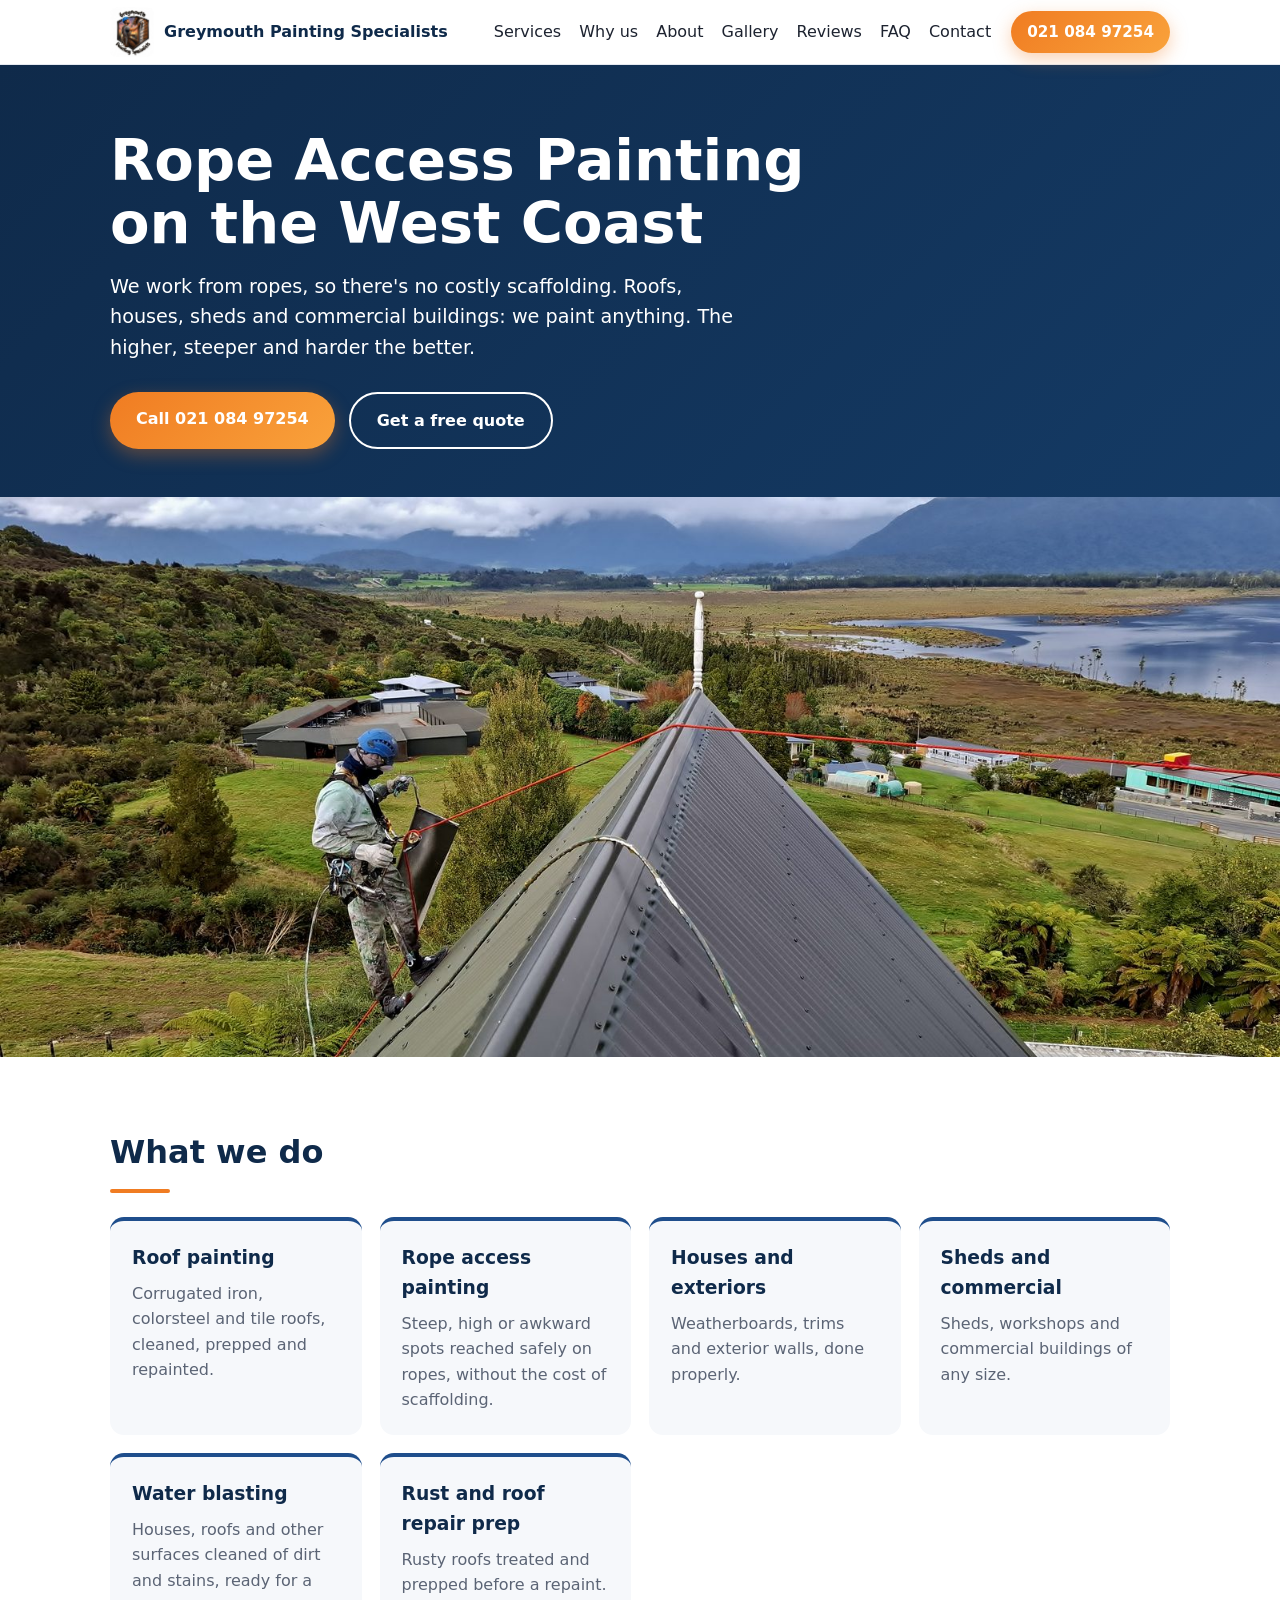
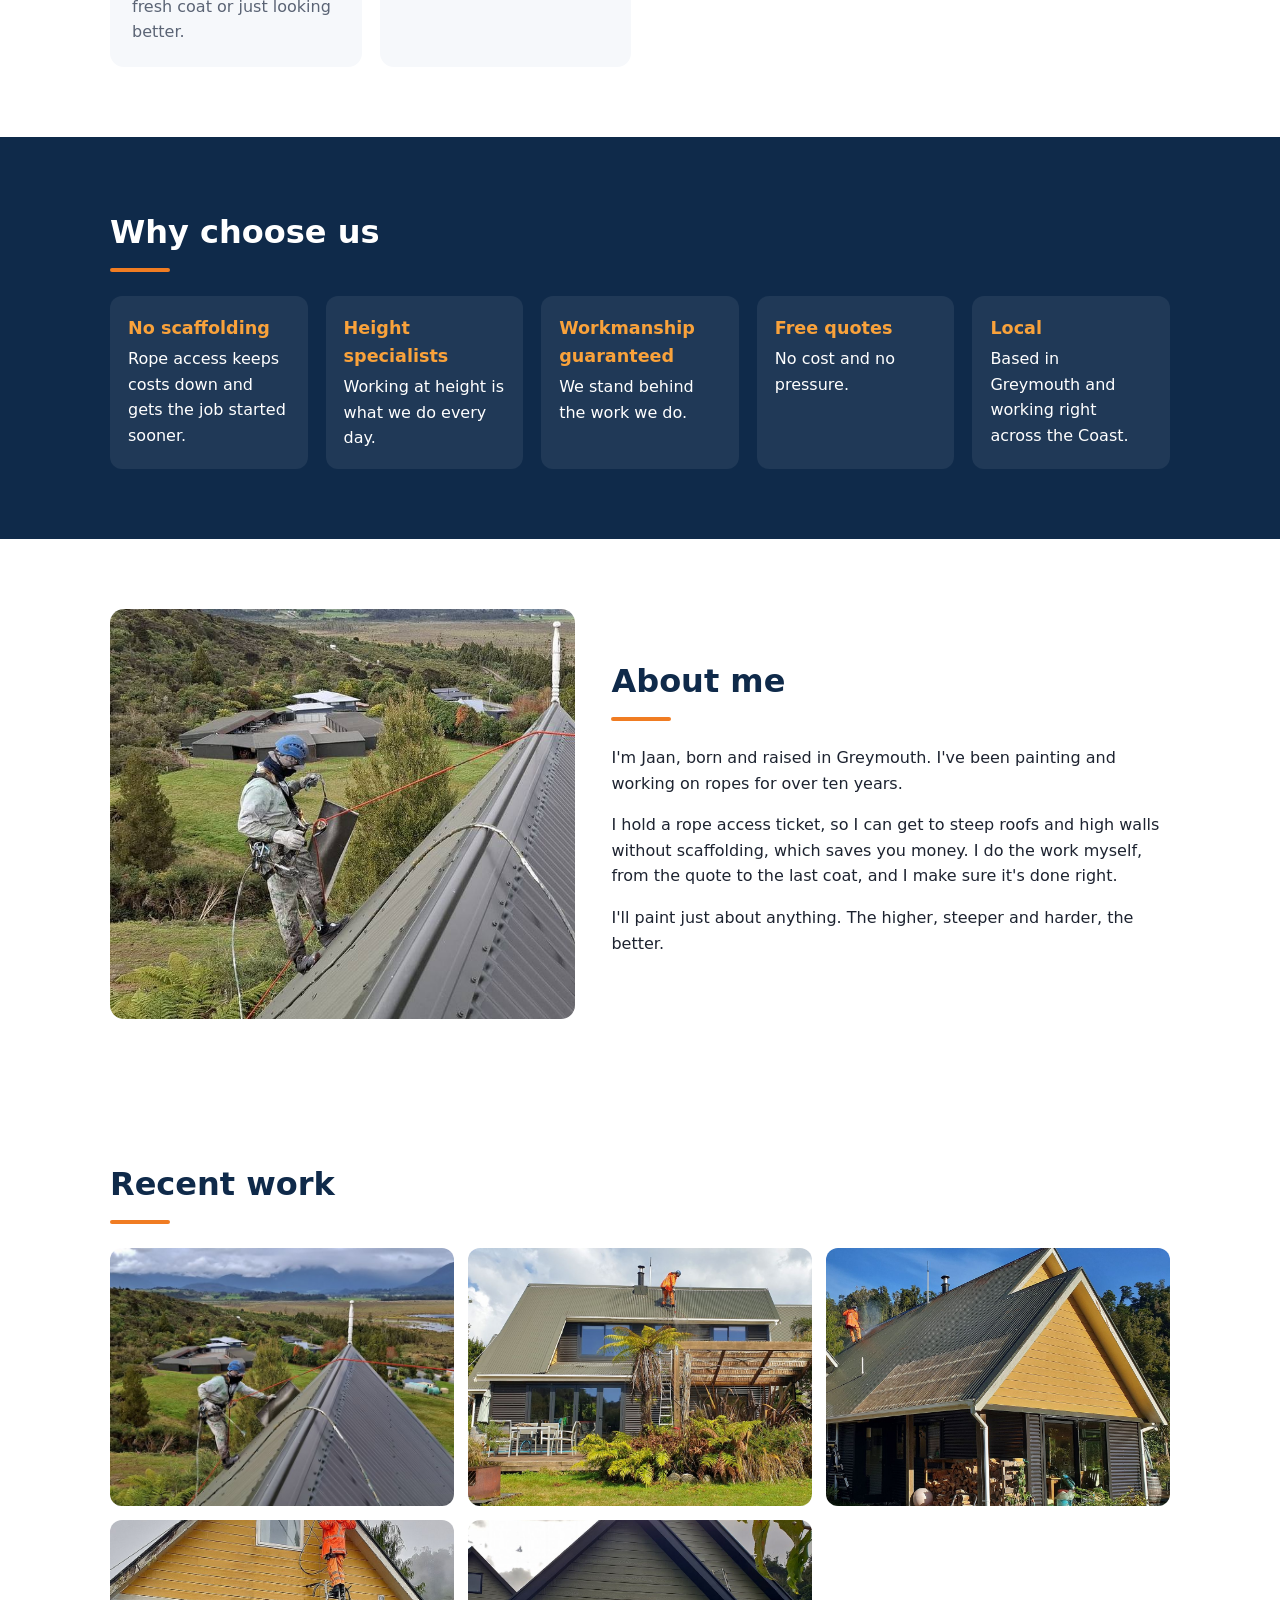
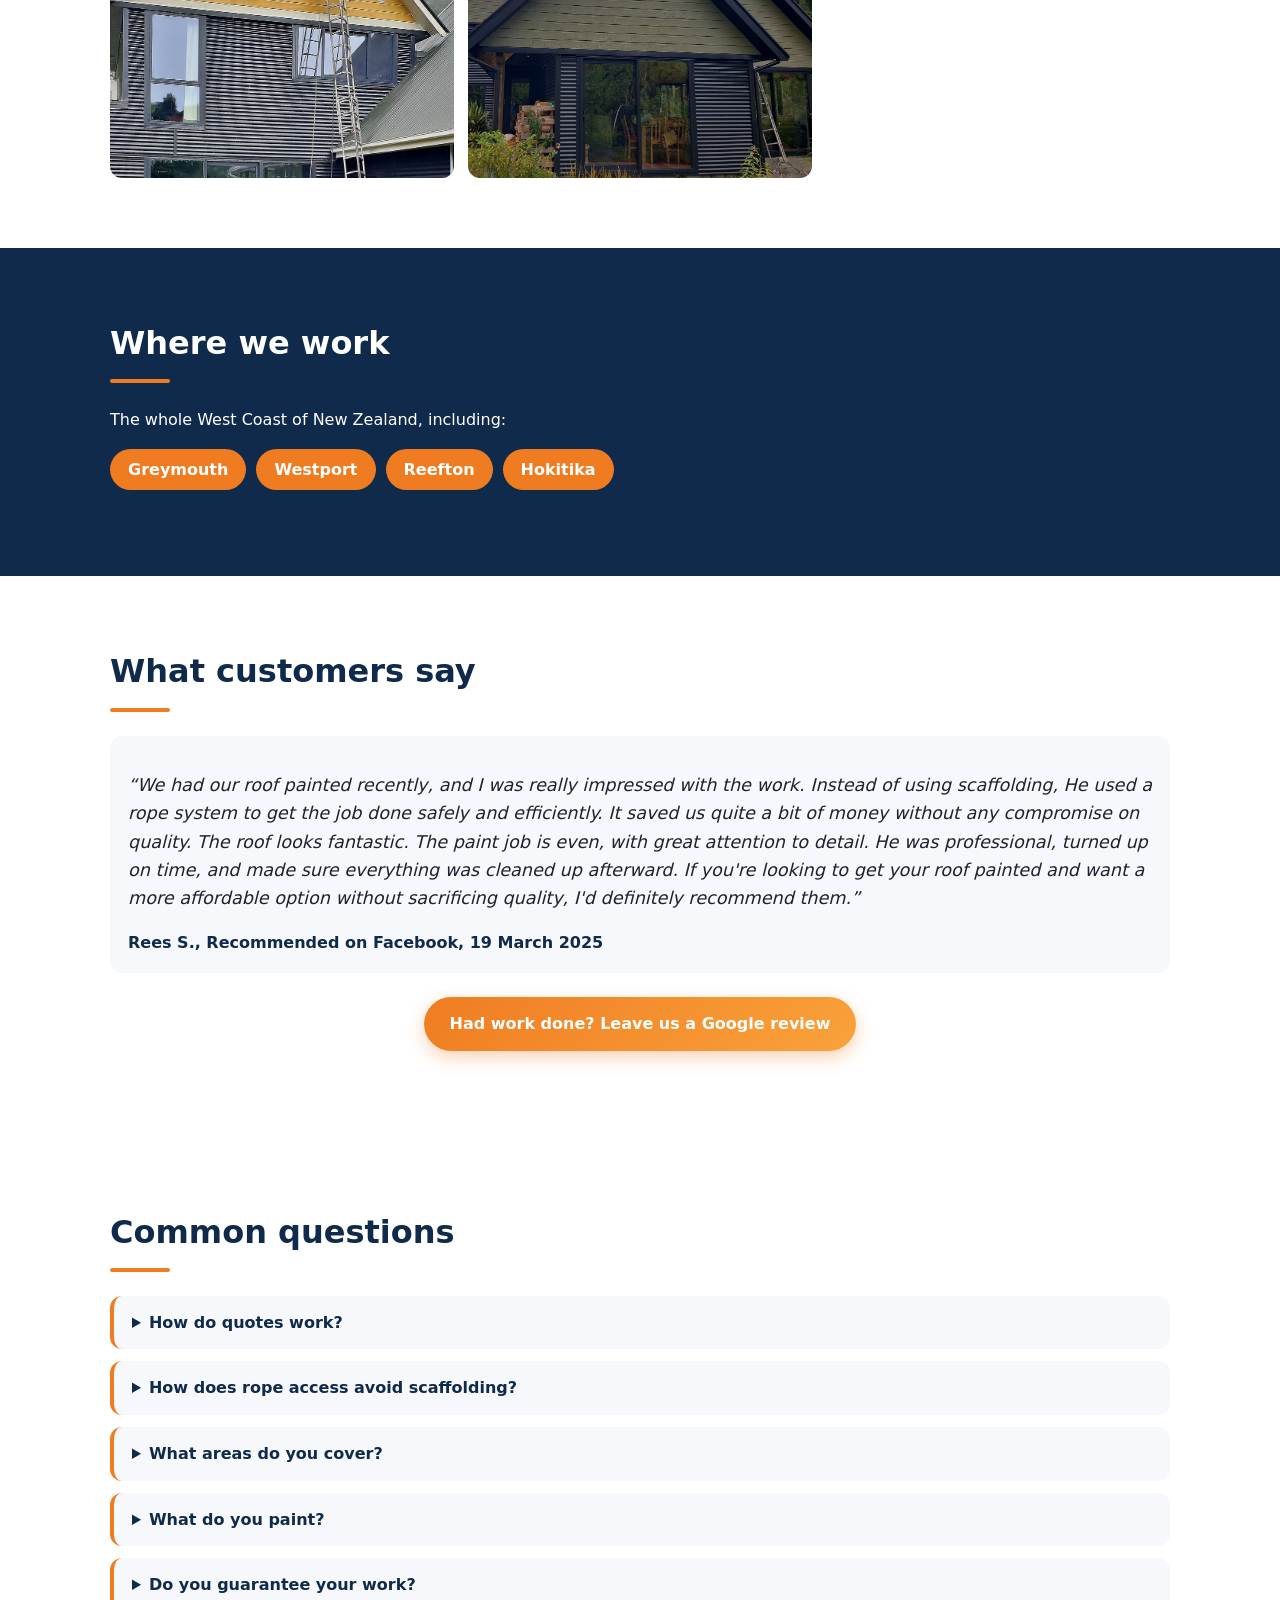
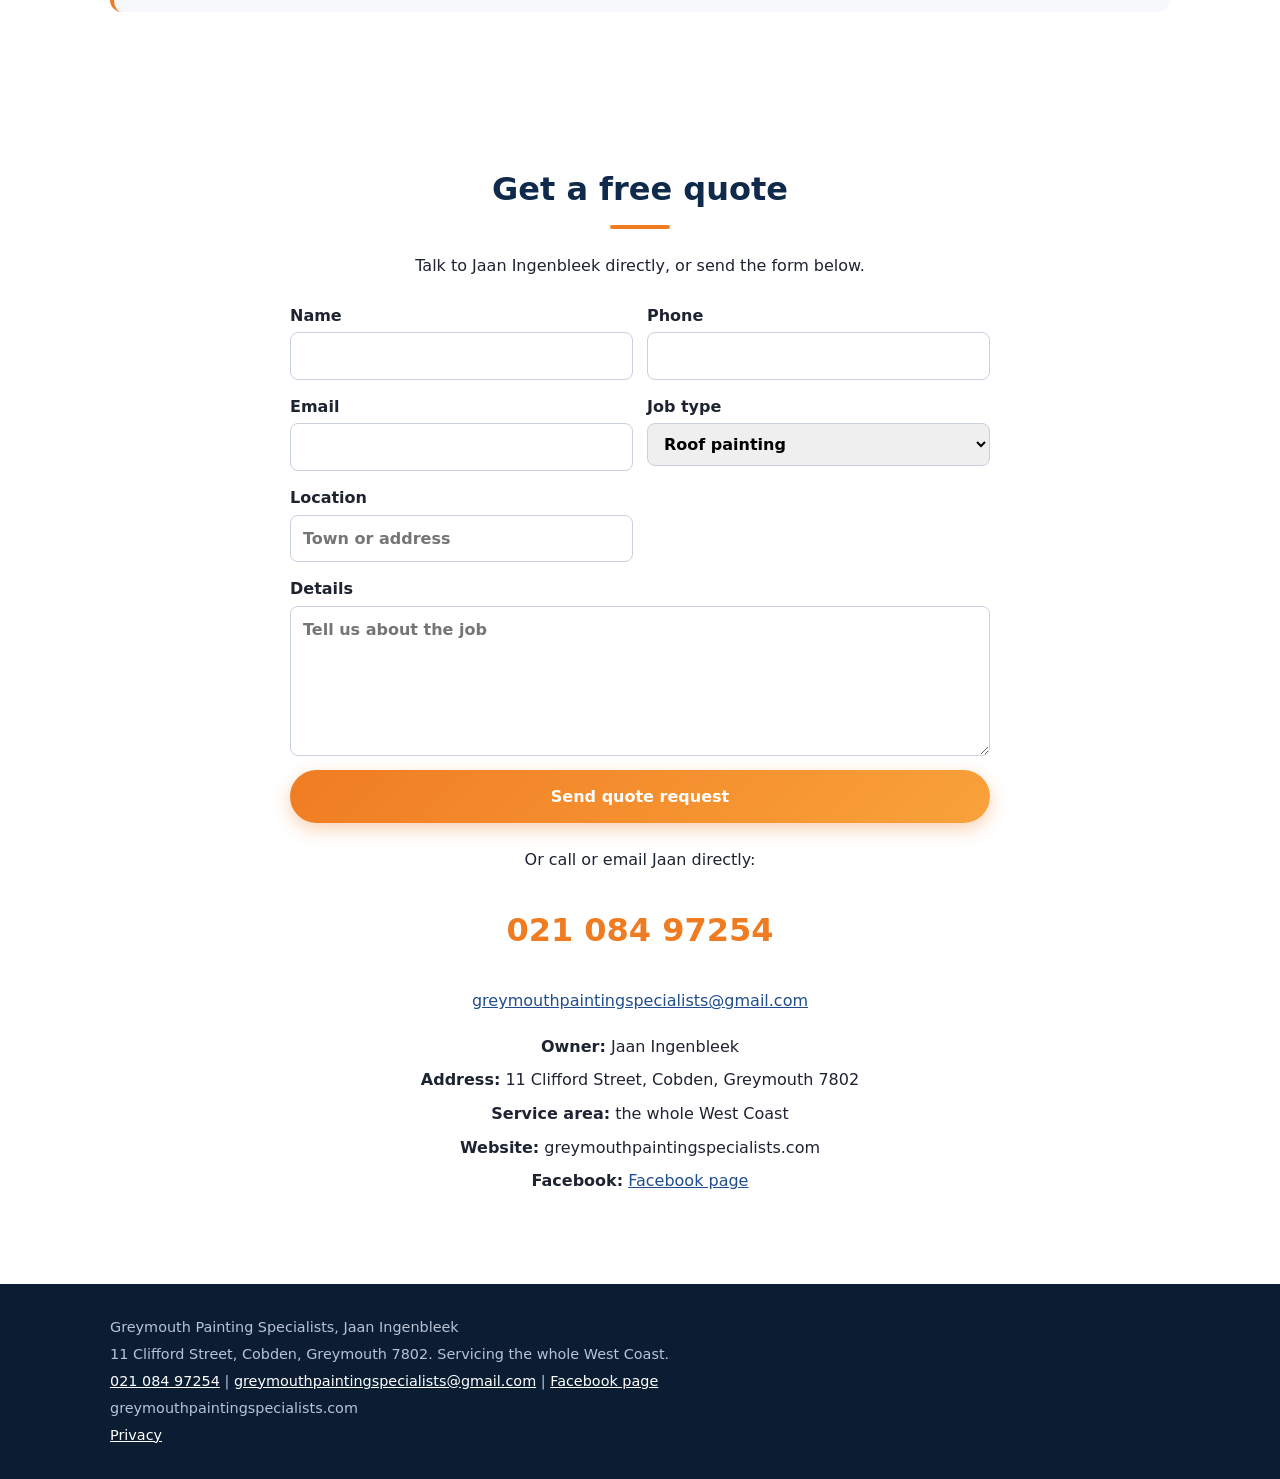
==== index.html @ ed910b2e "Simpler About text" ====
<!DOCTYPE html>
<html lang="en-NZ">
<head>
<meta charset="utf-8">
<meta name="viewport" content="width=device-width, initial-scale=1">
<title>Greymouth Painting Specialists | Rope Access Painting, West Coast NZ</title>
<meta name="description" content="Height specialists in rope access painting on the West Coast. Roofs, houses, sheds and commercial buildings with no costly scaffolding. Free quotes. Call 021 084 97254.">
<link rel="canonical" href="https://greymouthpaintingspecialists.com/">
<meta property="og:type" content="website">
<meta property="og:title" content="Greymouth Painting Specialists | Rope Access Painting">
<meta property="og:description" content="Rope access painting across the West Coast. No costly scaffolding. Free quotes.">
<meta property="og:url" content="https://greymouthpaintingspecialists.com/">
<meta property="og:image" content="https://greymouthpaintingspecialists.com/images/og-image.jpg">
<meta property="og:locale" content="en_NZ">
<link rel="icon" type="image/png" sizes="64x64" href="favicon.png">
<link rel="apple-touch-icon" sizes="180x180" href="apple-touch-icon.png">
<link rel="stylesheet" href="styles.css">
<script type="application/ld+json">
{"@context": "https://schema.org", "@type": "FAQPage", "mainEntity": [{"@type": "Question", "name": "How do quotes work?", "acceptedAnswer": {"@type": "Answer", "text": "Quotes are free. Tell us what the job is and where it is, using the form below, a phone call or an email, and Jaan will get back to you."}}, {"@type": "Question", "name": "How does rope access avoid scaffolding?", "acceptedAnswer": {"@type": "Answer", "text": "Jaan works at height from ropes, so there's no need to hire and put up scaffolding for roofs and high walls. That saves you the cost of scaffolding."}}, {"@type": "Question", "name": "What areas do you cover?", "acceptedAnswer": {"@type": "Answer", "text": "Greymouth, Westport, Reefton, Hokitika and across the West Coast."}}, {"@type": "Question", "name": "What do you paint?", "acceptedAnswer": {"@type": "Answer", "text": "Roofs, houses, sheds and commercial buildings. We paint anything."}}, {"@type": "Question", "name": "Do you guarantee your work?", "acceptedAnswer": {"@type": "Answer", "text": "Our workmanship is guaranteed. On old, rusty roofs that have had problems before, like peeling, we can't guarantee how the paint will perform."}}]}
</script>
<script type="application/ld+json">
{"@context": "https://schema.org", "@type": "HousePainter", "name": "Greymouth Painting Specialists", "founder": {"@type": "Person", "name": "Jaan Ingenbleek"}, "telephone": "+64 21 084 97254", "email": "greymouthpaintingspecialists@gmail.com", "url": "https://greymouthpaintingspecialists.com/", "image": "https://greymouthpaintingspecialists.com/images/og-image.jpg", "address": {"@type": "PostalAddress", "streetAddress": "11 Clifford Street", "addressLocality": "Cobden, Greymouth", "postalCode": "7802", "addressRegion": "West Coast", "addressCountry": "NZ"}, "areaServed": [{"@type": "AdministrativeArea", "name": "West Coast, New Zealand"}, "Greymouth", "Westport", "Reefton", "Hokitika"], "sameAs": ["https://www.facebook.com/profile.php?id=61572702916833", "https://www.google.com/maps/place/Greymouth+Painting+Specialists/data=!4m2!3m1!1s0x0:0xea58eb14fe34c97b"], "review": {"@type": "Review", "author": {"@type": "Person", "name": "Rees S."}, "datePublished": "2025-03-19", "reviewBody": "We had our roof painted recently, and I was really impressed with the work. Instead of using scaffolding, He used a rope system to get the job done safely and efficiently. It saved us quite a bit of money without any compromise on quality. The roof looks fantastic. The paint job is even, with great attention to detail. He was professional, turned up on time, and made sure everything was cleaned up afterward. If you're looking to get your roof painted and want a more affordable option without sacrificing quality, I'd definitely recommend them."}}
</script>
</head>
<body>
<header class="top">
  <div class="wrap bar">
    <a href="#" class="brand"><img src="images/logo.jpg" alt="Greymouth Painting Specialists logo" width="44" height="50"><span>Greymouth Painting Specialists</span></a>
    <nav><a href="#services">Services</a><a href="#why">Why us</a><a href="#about">About</a><a href="#gallery">Gallery</a><a href="#reviews">Reviews</a><a href="#faq">FAQ</a><a href="#contact">Contact</a></nav>
    <a class="btn btn-sm" href="tel:02108497254">021 084 97254</a>
  </div>
</header>

<main>
<section class="hero">
  <div class="wrap hero-in">
    <h1>Rope Access Painting on the West Coast</h1>
    <p class="lead">We work from ropes, so there's no costly scaffolding. Roofs, houses, sheds and commercial buildings: we paint anything. The higher, steeper and harder the better.</p>
    <div class="ctas">
      <a class="btn" href="tel:02108497254">Call 021 084 97254</a>
      <a class="btn btn-ghost" href="mailto:greymouthpaintingspecialists@gmail.com?subject=Free%20quote%20request&amp;body=Hi%20Jaan%2C%0A%0AJob%20type%3A%20%0ALocation%3A%20%0ABest%20contact%20number%3A%20">Get a free quote</a>
    </div>
  </div>
  <img class="hero-photo" src="images/rope-access-hero.jpg" width="1600" height="739" alt="Painter on rope access with a red working line and white safety line, painting a steep iron roof above a West Coast lagoon">
</section>

<section id="services" class="wrap sec">
  <h2>What we do</h2>
  <div class="grid">
    <article class="card"><h3>Roof painting</h3><p>Corrugated iron, colorsteel and tile roofs, cleaned, prepped and repainted.</p></article>
    <article class="card"><h3>Rope access painting</h3><p>Steep, high or awkward spots reached safely on ropes, without the cost of scaffolding.</p></article>
    <article class="card"><h3>Houses and exteriors</h3><p>Weatherboards, trims and exterior walls, done properly.</p></article>
    <article class="card"><h3>Sheds and commercial</h3><p>Sheds, workshops and commercial buildings of any size.</p></article>
    <article class="card"><h3>Water blasting</h3><p>Houses, roofs and other surfaces cleaned of dirt and stains, ready for a fresh coat or just looking better.</p></article>
    <article class="card"><h3>Rust and roof repair prep</h3><p>Rusty roofs treated and prepped before a repaint.</p></article>
  </div>
</section>

<section id="why" class="band">
  <div class="wrap sec">
    <h2>Why choose us</h2>
    <ul class="why">
      <li><strong>No scaffolding</strong>Rope access keeps costs down and gets the job started sooner.</li>
      <li><strong>Height specialists</strong>Working at height is what we do every day.</li>
      <li><strong>Workmanship guaranteed</strong>We stand behind the work we do.</li>
      <li><strong>Free quotes</strong>No cost and no pressure.</li>
      <li><strong>Local</strong>Based in Greymouth and working right across the Coast.</li>
    </ul>
  </div>
</section>

<section id="about" class="wrap sec about">
  <img src="images/about-jaan.jpg" width="720" height="634" alt="Jaan on rope access, painting a steep iron roof" loading="lazy">
  <div>
    <h2>About me</h2>
    <p>I'm Jaan, born and raised in Greymouth. I've been painting and working on ropes for over ten years.</p>
    <p>I hold a rope access ticket, so I can get to steep roofs and high walls without scaffolding, which saves you money. I do the work myself, from the quote to the last coat, and I make sure it's done right.</p>
    <p>I'll paint just about anything. The higher, steeper and harder, the better.</p>
  </div>
</section>

<section id="gallery" class="wrap sec">
  <h2>Recent work</h2>
  <div class="gallery">
    <img src="images/rope-access-two-lines.jpg" alt="Painter on rope access with a red working line and white safety line, painting a steep iron roof above a West Coast lagoon" width="1200" height="554" loading="lazy">
    <img src="images/roof-painting-house.jpg" alt="Painter in hi-vis on the roof of a two storey house, painting the corrugated iron roof" width="1200" height="788" loading="lazy">
    <img src="images/roof-painting-gable.jpg" alt="Spray painting a corrugated iron roof between two yellow gables" width="1200" height="964" loading="lazy">
    <img src="images/gable-painting-ladder.jpg" alt="Painter on a ladder painting the yellow weatherboard gable of a house" width="900" height="1147" loading="lazy">
    <img src="images/finished-exterior.jpg" alt="Finished exterior with freshly painted green weatherboards and dark trim" width="1200" height="924" loading="lazy">
  </div>
</section>

<section id="area" class="band">
  <div class="wrap sec">
    <h2>Where we work</h2>
    <p>The whole West Coast of New Zealand, including:</p>
    <ul class="towns"><li>Greymouth</li><li>Westport</li><li>Reefton</li><li>Hokitika</li></ul>
  </div>
</section>

<section id="reviews" class="wrap sec">
  <h2>What customers say</h2>
  <div class="reviews">
    <blockquote class="review"><p>&ldquo;We had our roof painted recently, and I was really impressed with the work. Instead of using scaffolding, He used a rope system to get the job done safely and efficiently. It saved us quite a bit of money without any compromise on quality. The roof looks fantastic. The paint job is even, with great attention to detail. He was professional, turned up on time, and made sure everything was cleaned up afterward. If you&#39;re looking to get your roof painted and want a more affordable option without sacrificing quality, I&#39;d definitely recommend them.&rdquo;</p><cite>Rees S., Recommended on Facebook, 19 March 2025</cite></blockquote>
  </div>
  <p style="text-align:center;margin-top:24px"><a class="btn" href="https://g.page/r/CXvJNP4U61jqEAI/review" target="_blank" rel="noopener">Had work done? Leave us a Google review</a></p>
</section>

<section id="faq" class="wrap sec">
  <h2>Common questions</h2>
  <div class="faq">
    <details><summary>How do quotes work?</summary><p>Quotes are free. Tell us what the job is and where it is, using the form below, a phone call or an email, and Jaan will get back to you.</p></details>
    <details><summary>How does rope access avoid scaffolding?</summary><p>Jaan works at height from ropes, so there's no need to hire and put up scaffolding for roofs and high walls. That saves you the cost of scaffolding.</p></details>
    <details><summary>What areas do you cover?</summary><p>Greymouth, Westport, Reefton, Hokitika and across the West Coast.</p></details>
    <details><summary>What do you paint?</summary><p>Roofs, houses, sheds and commercial buildings. We paint anything.</p></details>
    <details><summary>Do you guarantee your work?</summary><p>Our workmanship is guaranteed. On old, rusty roofs that have had problems before, like peeling, we can't guarantee how the paint will perform.</p></details>
  </div>
</section>

<section id="contact" class="wrap sec contact">
  <h2>Get a free quote</h2>
  <p>Talk to Jaan Ingenbleek directly, or send the form below.</p>
  <!-- Quote form: no backend yet. To use a form service later, swap the action URL and remove enctype. -->
  <form class="quote" id="quote-form" action="mailto:greymouthpaintingspecialists@gmail.com" method="post" enctype="text/plain">
    <label>Name<input type="text" name="name" autocomplete="name" required></label>
    <label>Phone<input type="tel" name="phone" autocomplete="tel"></label>
    <label>Email<input type="email" name="email" autocomplete="email"></label>
    <label>Job type
      <select name="job_type">
        <option>Roof painting</option><option>House or exterior</option><option>Shed</option><option>Commercial building</option><option>Other</option>
      </select>
    </label>
    <label>Location<input type="text" name="location" placeholder="Town or address"></label>
    <label class="full">Details<textarea name="details" rows="5" placeholder="Tell us about the job"></textarea></label>
    <button class="btn full" type="submit">Send quote request</button>
  </form>
  <p class="note">Or call or email Jaan directly:</p>
  <p class="big"><a href="tel:02108497254">021 084 97254</a></p>
  <p><a href="mailto:greymouthpaintingspecialists@gmail.com?subject=Free%20quote%20request">greymouthpaintingspecialists@gmail.com</a></p>
  <ul class="details">
    <li><strong>Owner:</strong> Jaan Ingenbleek</li>
    <li><strong>Address:</strong> 11 Clifford Street, Cobden, Greymouth 7802</li>
    <li><strong>Service area:</strong> the whole West Coast</li>
    <li><strong>Website:</strong> greymouthpaintingspecialists.com</li>
    <li><strong>Facebook:</strong> <a href="https://www.facebook.com/profile.php?id=61572702916833" target="_blank" rel="noopener">Facebook page</a></li>
  </ul>
</section>
</main>

<footer class="foot">
  <div class="wrap">
    <p>Greymouth Painting Specialists, Jaan Ingenbleek</p>
    <p>11 Clifford Street, Cobden, Greymouth 7802. Servicing the whole West Coast.</p>
    <p><a href="tel:02108497254">021 084 97254</a> | <a href="mailto:greymouthpaintingspecialists@gmail.com">greymouthpaintingspecialists@gmail.com</a> | <a href="https://www.facebook.com/profile.php?id=61572702916833" target="_blank" rel="noopener">Facebook page</a></p>
    <p>greymouthpaintingspecialists.com</p>
    <p><a href="privacy.html">Privacy</a></p>
  </div>
</footer>

<script>
document.getElementById('quote-form').addEventListener('submit',function(e){
  e.preventDefault();
  var f=this,v=function(n){return (f.elements[n].value||'').trim();};
  var body='Hi Jaan,\n\nI would like a free quote.\n\nName: '+v('name')+'\nPhone: '+v('phone')+'\nEmail: '+v('email')+'\nJob type: '+v('job_type')+'\nLocation: '+v('location')+'\n\nDetails:\n'+v('details')+'\n';
  window.location.href='mailto:greymouthpaintingspecialists@gmail.com?subject='+encodeURIComponent('Free quote request from '+v('name'))+'&body='+encodeURIComponent(body);
});
</script>
<a class="sticky-call" href="tel:02108497254">Call for a free quote</a>
<script async src="https://www.googletagmanager.com/gtag/js?id=AW-16870094715"></script>
<script>
window.dataLayer=window.dataLayer||[];function gtag(){dataLayer.push(arguments);}
gtag('js',new Date());gtag('config','AW-16870094715');
document.addEventListener('click',function(e){
  var a=e.target.closest&&e.target.closest('a[href]');if(!a)return;
  var href=a.getAttribute('href')||'';
  if(href.indexOf('tel:')===0){gtag('event','conversion',{'send_to':'AW-16870094715/NRyGCJOC-KsdEPvupOw-'});}
  else if(href.indexOf('mailto:')===0){gtag('event','conversion',{'send_to':'AW-16870094715/F3M8CJaC-KsdEPvupOw-'});}
});
document.getElementById('quote-form').addEventListener('submit',function(){gtag('event','conversion',{'send_to':'AW-16870094715/F3M8CJaC-KsdEPvupOw-'});});
</script>
</body>
</html>
---- styles.css ----
:root{--blue:#1f4e8c;--navy:#0f2a4a;--orange:#f07c22;--sun:#f9a23b;--ink:#1d2330;--muted:#5b6475;--bg:#f6f8fb}
*{box-sizing:border-box}
html{scroll-behavior:smooth}
body{margin:0;font-family:system-ui,-apple-system,"Segoe UI",Roboto,Arial,sans-serif;color:var(--ink);line-height:1.6;background:#fff}
img{max-width:100%;height:auto;display:block}
a{color:var(--blue)}
.wrap{max-width:1100px;margin:0 auto;padding:0 20px}
.top{position:sticky;top:0;z-index:10;background:rgba(255,255,255,.96);border-bottom:1px solid #e5e9f0}
.bar{display:flex;align-items:center;gap:20px;height:64px}
.brand{display:flex;align-items:center;gap:10px;text-decoration:none;color:var(--navy);font-weight:700}
.brand img{width:44px;height:auto;border-radius:6px}
nav{margin-left:auto;display:flex;gap:18px}
nav a{text-decoration:none;color:var(--ink);font-weight:500}
nav a:hover{color:var(--orange)}
.btn{display:inline-block;background:linear-gradient(135deg,var(--orange),var(--sun));color:#fff;text-decoration:none;font-weight:700;padding:14px 26px;border-radius:999px;box-shadow:0 6px 18px rgba(240,124,34,.35)}
.btn:hover{filter:brightness(1.05)}
.btn-sm{padding:9px 16px;font-size:.95rem}
.btn-ghost{background:transparent;border:2px solid #fff;box-shadow:none}
.hero{background:linear-gradient(135deg,var(--navy),#16406e);color:#fff;display:block}
.hero-in{padding:64px 20px 48px}
.hero-photo{display:block;width:100%;max-height:560px;object-fit:cover;object-position:25% 50%}
.kicker{color:var(--sun);font-weight:700;text-transform:uppercase;letter-spacing:.08em;margin:0 0 10px}
h1{font-size:clamp(2rem,5vw,3.6rem);line-height:1.1;margin:0 0 16px;max-width:780px}
.lead{font-size:1.2rem;max-width:640px;margin:0 0 28px}
.ctas{display:flex;flex-wrap:wrap;gap:14px}
.sec{padding:70px 20px}
h2{font-size:2rem;color:var(--navy);margin:0 0 24px}
h2::after{content:"";display:block;width:60px;height:4px;background:var(--orange);margin-top:10px;border-radius:2px}
.grid{display:grid;grid-template-columns:repeat(auto-fit,minmax(200px,1fr));gap:18px}
.card{background:var(--bg);border-radius:14px;padding:22px;border-top:4px solid var(--blue)}
.card h3{margin:0 0 8px;color:var(--navy)}
.card p{margin:0;color:var(--muted)}
.band{background:var(--navy);color:#fff}
.band h2{color:#fff}
.why{list-style:none;padding:0;margin:0;display:grid;grid-template-columns:repeat(auto-fit,minmax(190px,1fr));gap:18px}
.why li{background:rgba(255,255,255,.07);border-radius:12px;padding:18px}
.why strong{display:block;color:var(--sun);font-size:1.1rem;margin-bottom:4px}
.gallery{display:grid;grid-template-columns:repeat(auto-fit,minmax(300px,1fr));gap:14px}
.gallery img{border-radius:12px;aspect-ratio:4/3;object-fit:cover;width:100%}
.towns{list-style:none;padding:0;display:flex;flex-wrap:wrap;gap:10px}
.towns li{background:var(--orange);padding:8px 18px;border-radius:999px;font-weight:600}
.contact{text-align:center}
.contact h2::after{margin-left:auto;margin-right:auto}
.big{font-size:2rem;font-weight:800}
.big a{text-decoration:none;color:var(--orange)}
.foot{background:#0a1d33;color:#b8c3d4;padding:28px 0 90px;font-size:.9rem}
.foot p{margin:4px 0}
.sticky-call{display:none}
@media (max-width:760px){
 nav,.top .btn-sm{display:none}
 .brand span{font-size:.95rem}
 .hero-in{padding:40px 20px 32px}
 .sticky-call{display:block;position:fixed;left:12px;right:12px;bottom:12px;z-index:20;text-align:center;background:linear-gradient(135deg,var(--orange),var(--sun));color:#fff;font-weight:800;padding:16px;border-radius:999px;text-decoration:none;box-shadow:0 8px 24px rgba(0,0,0,.3)}
}
@media (min-width:761px){.foot{padding-bottom:28px}}
.about{display:grid;grid-template-columns:1fr 1.2fr;gap:36px;align-items:center}
.about img{border-radius:14px}
.faq details{background:var(--bg);border-radius:12px;padding:14px 18px;margin-bottom:12px;border-left:4px solid var(--orange)}
.faq summary{font-weight:700;color:var(--navy);cursor:pointer}
.faq p{margin:10px 0 0;color:var(--muted)}
.quote{display:grid;grid-template-columns:1fr 1fr;gap:14px;max-width:700px;margin:24px auto;text-align:left}
.quote label{display:flex;flex-direction:column;font-weight:600;gap:4px}
.quote input,.quote select,.quote textarea{font:inherit;padding:10px 12px;border:1px solid #c9d1de;border-radius:8px}
.quote .full{grid-column:1/-1}
.quote button{border:0;cursor:pointer;font:inherit;font-weight:700}
.foot a{color:#fff}
.review{background:var(--bg);border-radius:12px;padding:18px;margin:0 0 12px}
@media (max-width:760px){.about,.quote{grid-template-columns:1fr}}
.review p{font-size:1.1rem;font-style:italic}
.review cite{display:block;margin-top:8px;font-weight:700;font-style:normal;color:var(--navy)}
.details{list-style:none;padding:0;margin:16px auto;max-width:520px}
.details li{padding:4px 0}
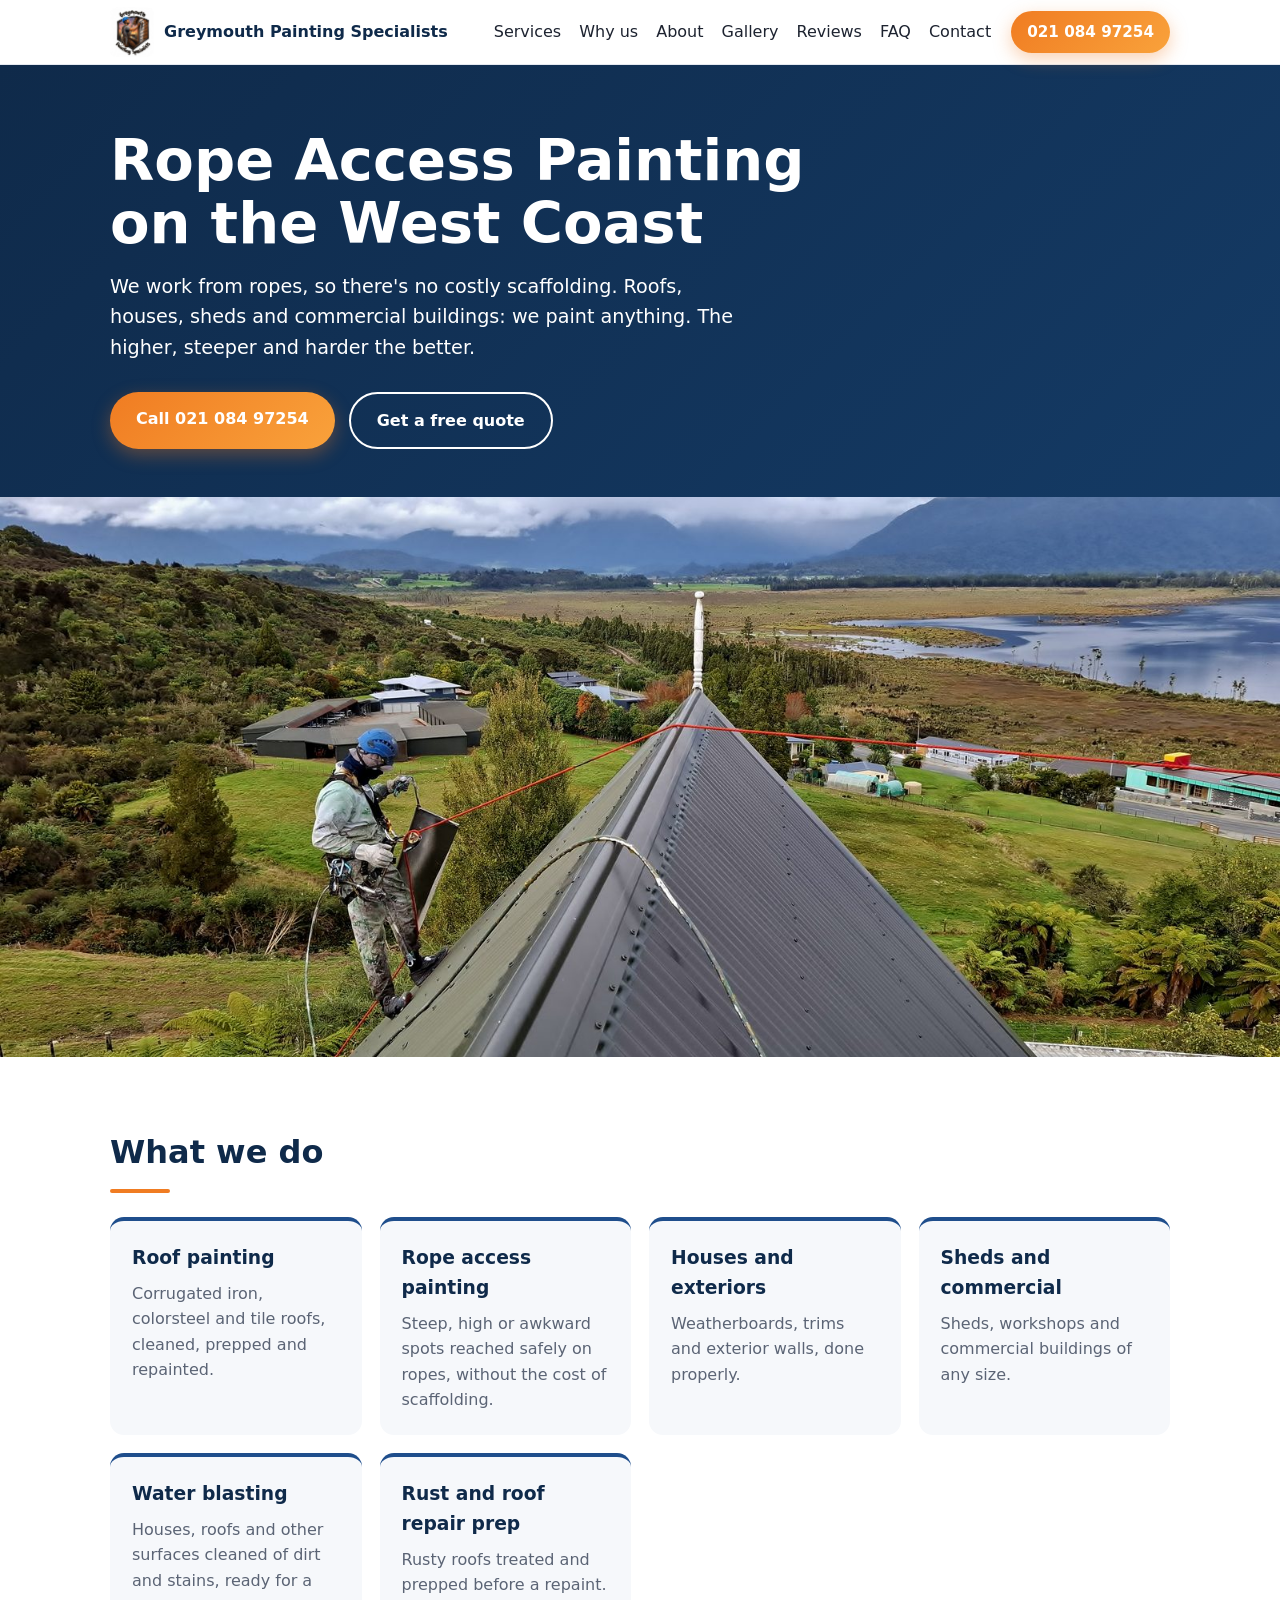
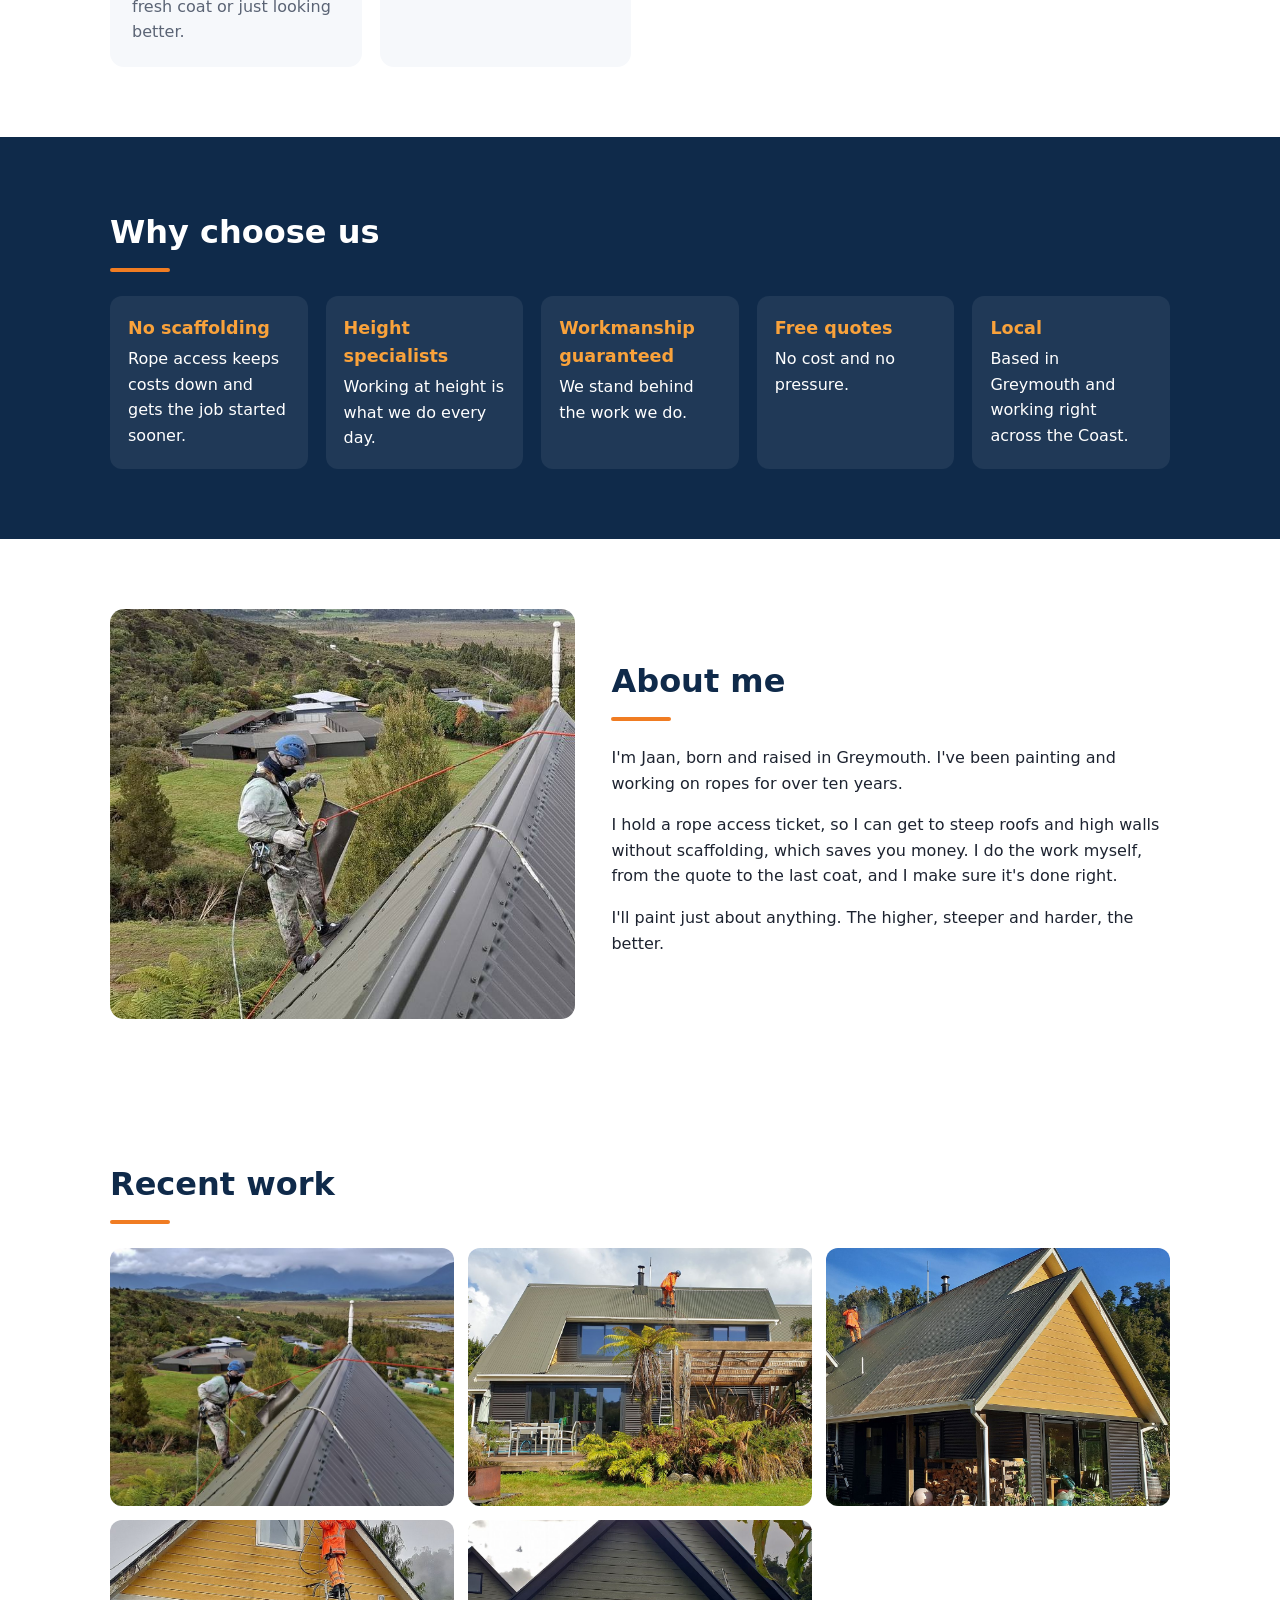
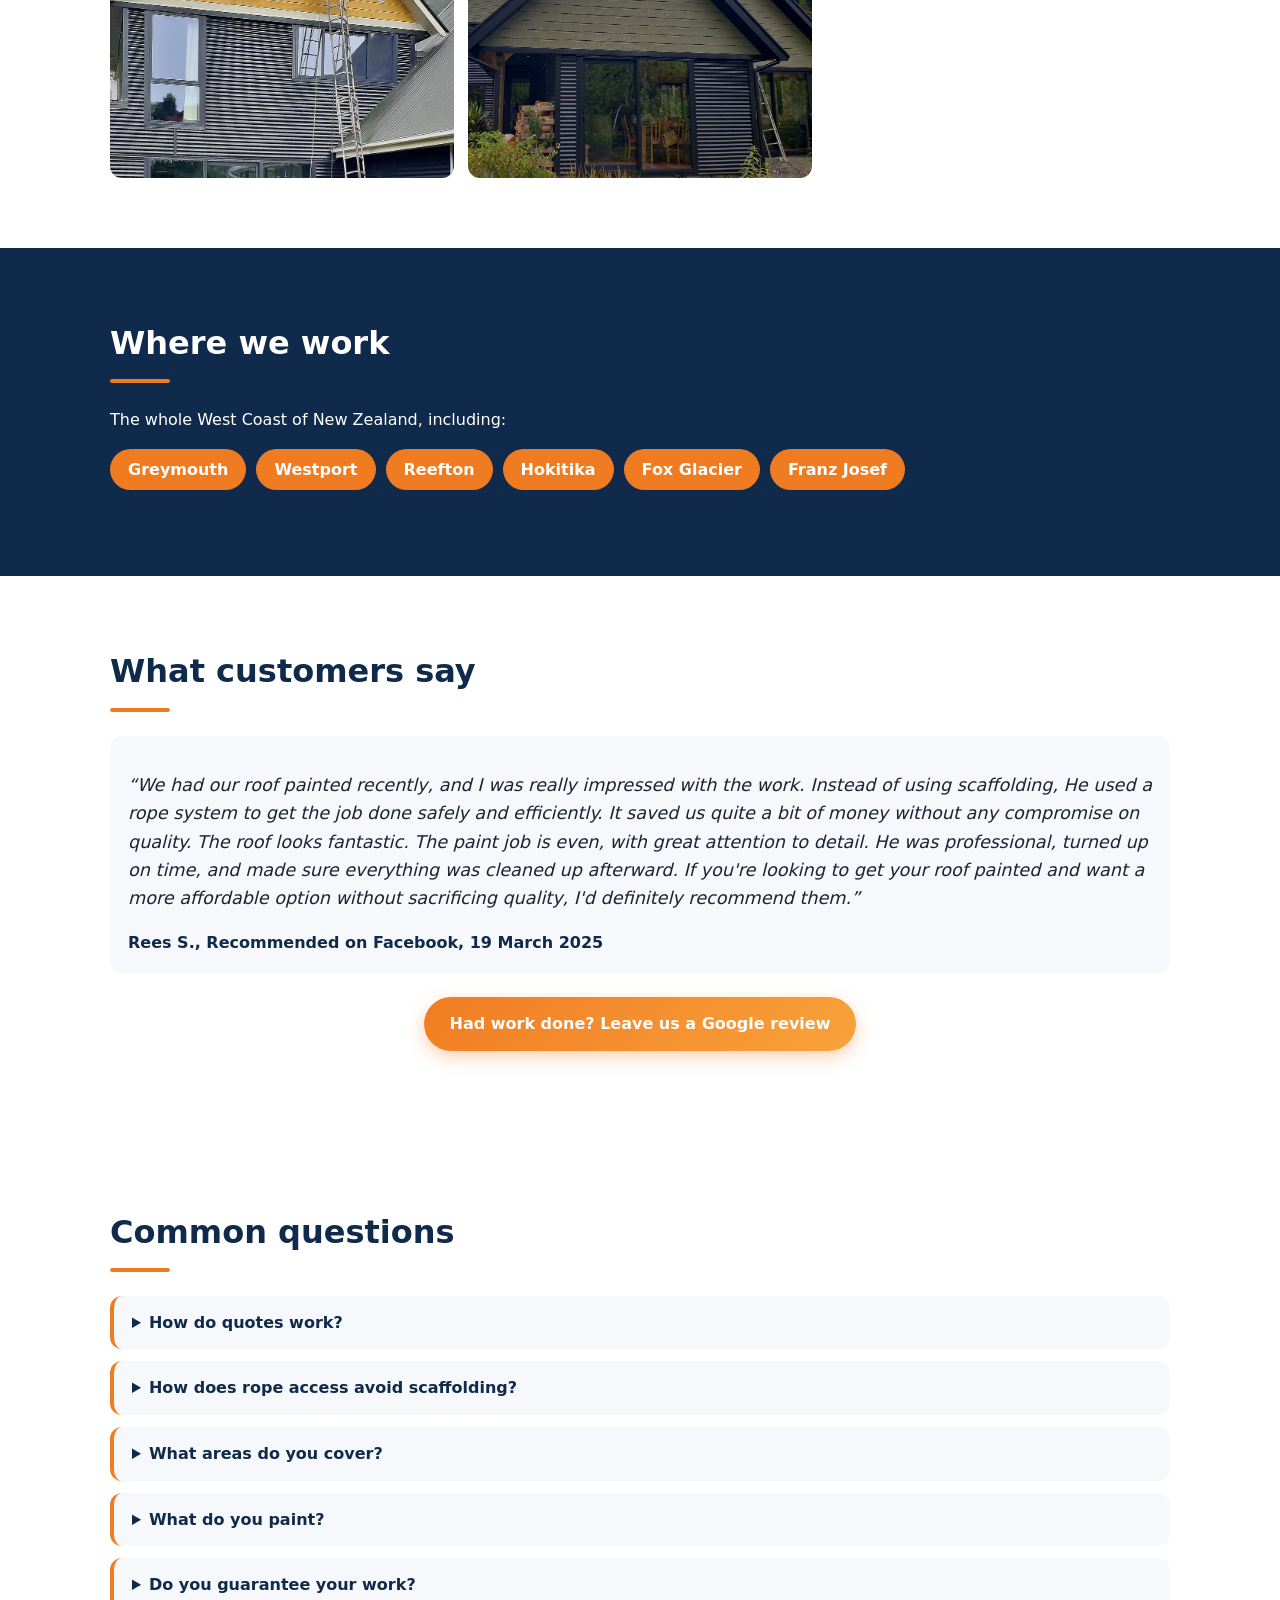
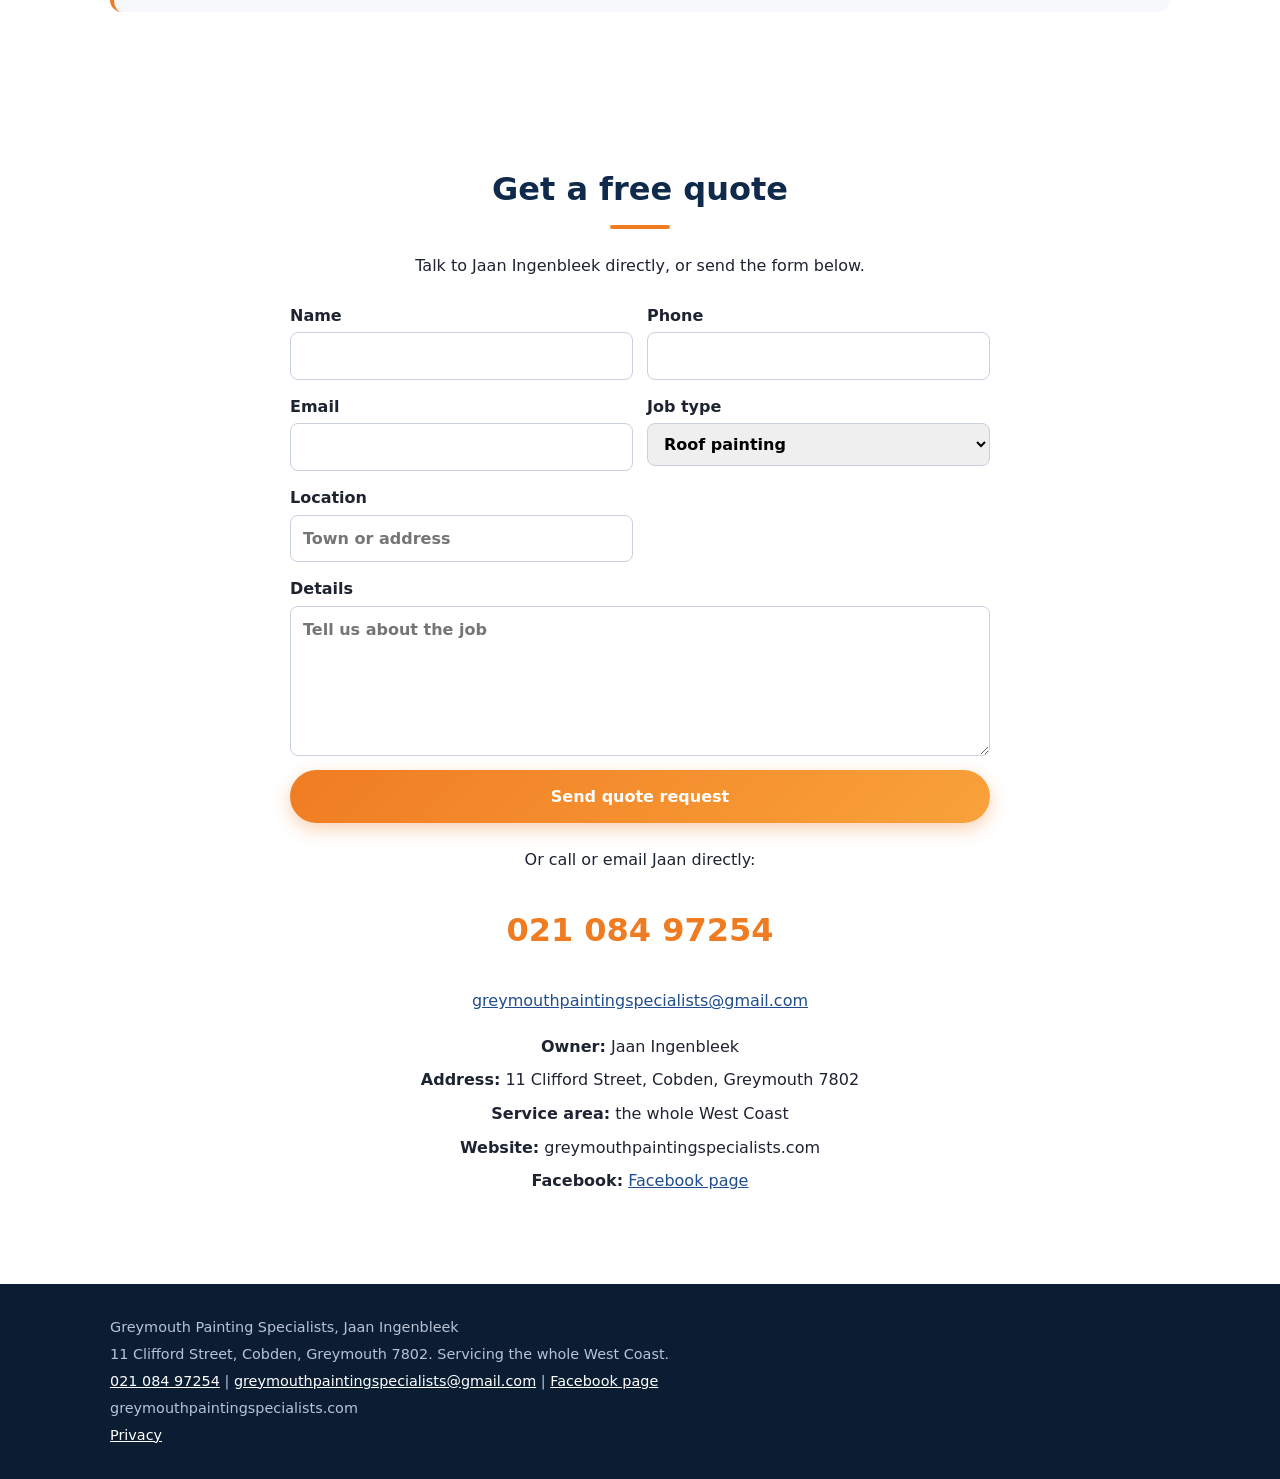
==== commit 05313dd0: "Add Fox Glacier and Franz Josef to service areas" ====
--- a/index.html
+++ b/index.html
@@ -16,10 +16,10 @@
 <link rel="apple-touch-icon" sizes="180x180" href="apple-touch-icon.png">
 <link rel="stylesheet" href="styles.css">
 <script type="application/ld+json">
-{"@context": "https://schema.org", "@type": "FAQPage", "mainEntity": [{"@type": "Question", "name": "How do quotes work?", "acceptedAnswer": {"@type": "Answer", "text": "Quotes are free. Tell us what the job is and where it is, using the form below, a phone call or an email, and Jaan will get back to you."}}, {"@type": "Question", "name": "How does rope access avoid scaffolding?", "acceptedAnswer": {"@type": "Answer", "text": "Jaan works at height from ropes, so there's no need to hire and put up scaffolding for roofs and high walls. That saves you the cost of scaffolding."}}, {"@type": "Question", "name": "What areas do you cover?", "acceptedAnswer": {"@type": "Answer", "text": "Greymouth, Westport, Reefton, Hokitika and across the West Coast."}}, {"@type": "Question", "name": "What do you paint?", "acceptedAnswer": {"@type": "Answer", "text": "Roofs, houses, sheds and commercial buildings. We paint anything."}}, {"@type": "Question", "name": "Do you guarantee your work?", "acceptedAnswer": {"@type": "Answer", "text": "Our workmanship is guaranteed. On old, rusty roofs that have had problems before, like peeling, we can't guarantee how the paint will perform."}}]}
+{"@context": "https://schema.org", "@type": "FAQPage", "mainEntity": [{"@type": "Question", "name": "How do quotes work?", "acceptedAnswer": {"@type": "Answer", "text": "Quotes are free. Tell us what the job is and where it is, using the form below, a phone call or an email, and Jaan will get back to you."}}, {"@type": "Question", "name": "How does rope access avoid scaffolding?", "acceptedAnswer": {"@type": "Answer", "text": "Jaan works at height from ropes, so there's no need to hire and put up scaffolding for roofs and high walls. That saves you the cost of scaffolding."}}, {"@type": "Question", "name": "What areas do you cover?", "acceptedAnswer": {"@type": "Answer", "text": "Greymouth, Westport, Reefton, Hokitika, Fox Glacier, Franz Josef and across the West Coast."}}, {"@type": "Question", "name": "What do you paint?", "acceptedAnswer": {"@type": "Answer", "text": "Roofs, houses, sheds and commercial buildings. We paint anything."}}, {"@type": "Question", "name": "Do you guarantee your work?", "acceptedAnswer": {"@type": "Answer", "text": "Our workmanship is guaranteed. On old, rusty roofs that have had problems before, like peeling, we can't guarantee how the paint will perform."}}]}
 </script>
 <script type="application/ld+json">
-{"@context": "https://schema.org", "@type": "HousePainter", "name": "Greymouth Painting Specialists", "founder": {"@type": "Person", "name": "Jaan Ingenbleek"}, "telephone": "+64 21 084 97254", "email": "greymouthpaintingspecialists@gmail.com", "url": "https://greymouthpaintingspecialists.com/", "image": "https://greymouthpaintingspecialists.com/images/og-image.jpg", "address": {"@type": "PostalAddress", "streetAddress": "11 Clifford Street", "addressLocality": "Cobden, Greymouth", "postalCode": "7802", "addressRegion": "West Coast", "addressCountry": "NZ"}, "areaServed": [{"@type": "AdministrativeArea", "name": "West Coast, New Zealand"}, "Greymouth", "Westport", "Reefton", "Hokitika"], "sameAs": ["https://www.facebook.com/profile.php?id=61572702916833", "https://www.google.com/maps/place/Greymouth+Painting+Specialists/data=!4m2!3m1!1s0x0:0xea58eb14fe34c97b"], "review": {"@type": "Review", "author": {"@type": "Person", "name": "Rees S."}, "datePublished": "2025-03-19", "reviewBody": "We had our roof painted recently, and I was really impressed with the work. Instead of using scaffolding, He used a rope system to get the job done safely and efficiently. It saved us quite a bit of money without any compromise on quality. The roof looks fantastic. The paint job is even, with great attention to detail. He was professional, turned up on time, and made sure everything was cleaned up afterward. If you're looking to get your roof painted and want a more affordable option without sacrificing quality, I'd definitely recommend them."}}
+{"@context": "https://schema.org", "@type": "HousePainter", "name": "Greymouth Painting Specialists", "founder": {"@type": "Person", "name": "Jaan Ingenbleek"}, "telephone": "+64 21 084 97254", "email": "greymouthpaintingspecialists@gmail.com", "url": "https://greymouthpaintingspecialists.com/", "image": "https://greymouthpaintingspecialists.com/images/og-image.jpg", "address": {"@type": "PostalAddress", "streetAddress": "11 Clifford Street", "addressLocality": "Cobden, Greymouth", "postalCode": "7802", "addressRegion": "West Coast", "addressCountry": "NZ"}, "areaServed": [{"@type": "AdministrativeArea", "name": "West Coast, New Zealand"}, "Greymouth", "Westport", "Reefton", "Hokitika", "Fox Glacier", "Franz Josef"], "sameAs": ["https://www.facebook.com/profile.php?id=61572702916833", "https://www.google.com/maps/place/Greymouth+Painting+Specialists/data=!4m2!3m1!1s0x0:0xea58eb14fe34c97b"], "review": {"@type": "Review", "author": {"@type": "Person", "name": "Rees S."}, "datePublished": "2025-03-19", "reviewBody": "We had our roof painted recently, and I was really impressed with the work. Instead of using scaffolding, He used a rope system to get the job done safely and efficiently. It saved us quite a bit of money without any compromise on quality. The roof looks fantastic. The paint job is even, with great attention to detail. He was professional, turned up on time, and made sure everything was cleaned up afterward. If you're looking to get your roof painted and want a more affordable option without sacrificing quality, I'd definitely recommend them."}}
 </script>
 </head>
 <body>
@@ -94,7 +94,7 @@
   <div class="wrap sec">
     <h2>Where we work</h2>
     <p>The whole West Coast of New Zealand, including:</p>
-    <ul class="towns"><li>Greymouth</li><li>Westport</li><li>Reefton</li><li>Hokitika</li></ul>
+    <ul class="towns"><li>Greymouth</li><li>Westport</li><li>Reefton</li><li>Hokitika</li><li>Fox Glacier</li><li>Franz Josef</li></ul>
   </div>
 </section>
 
@@ -111,7 +111,7 @@
   <div class="faq">
     <details><summary>How do quotes work?</summary><p>Quotes are free. Tell us what the job is and where it is, using the form below, a phone call or an email, and Jaan will get back to you.</p></details>
     <details><summary>How does rope access avoid scaffolding?</summary><p>Jaan works at height from ropes, so there's no need to hire and put up scaffolding for roofs and high walls. That saves you the cost of scaffolding.</p></details>
-    <details><summary>What areas do you cover?</summary><p>Greymouth, Westport, Reefton, Hokitika and across the West Coast.</p></details>
+    <details><summary>What areas do you cover?</summary><p>Greymouth, Westport, Reefton, Hokitika, Fox Glacier, Franz Josef and across the West Coast.</p></details>
     <details><summary>What do you paint?</summary><p>Roofs, houses, sheds and commercial buildings. We paint anything.</p></details>
     <details><summary>Do you guarantee your work?</summary><p>Our workmanship is guaranteed. On old, rusty roofs that have had problems before, like peeling, we can't guarantee how the paint will perform.</p></details>
   </div>
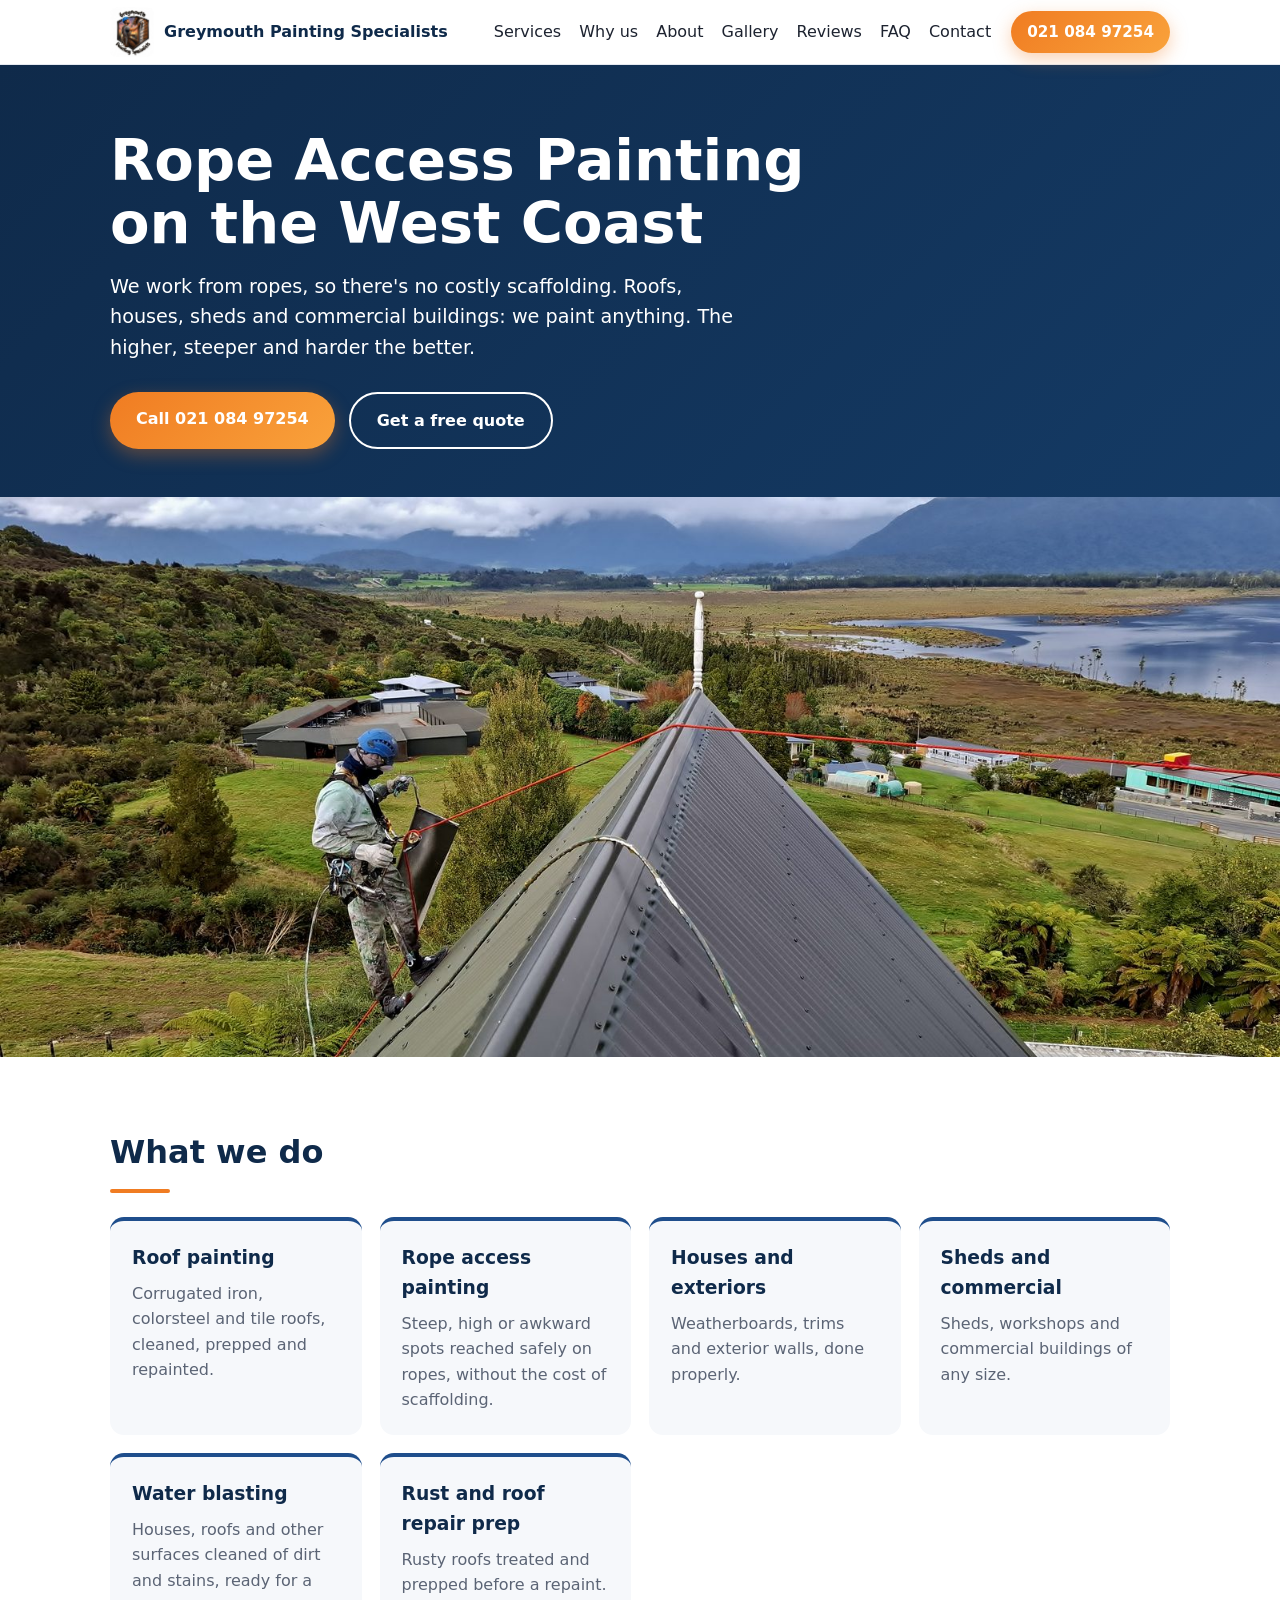
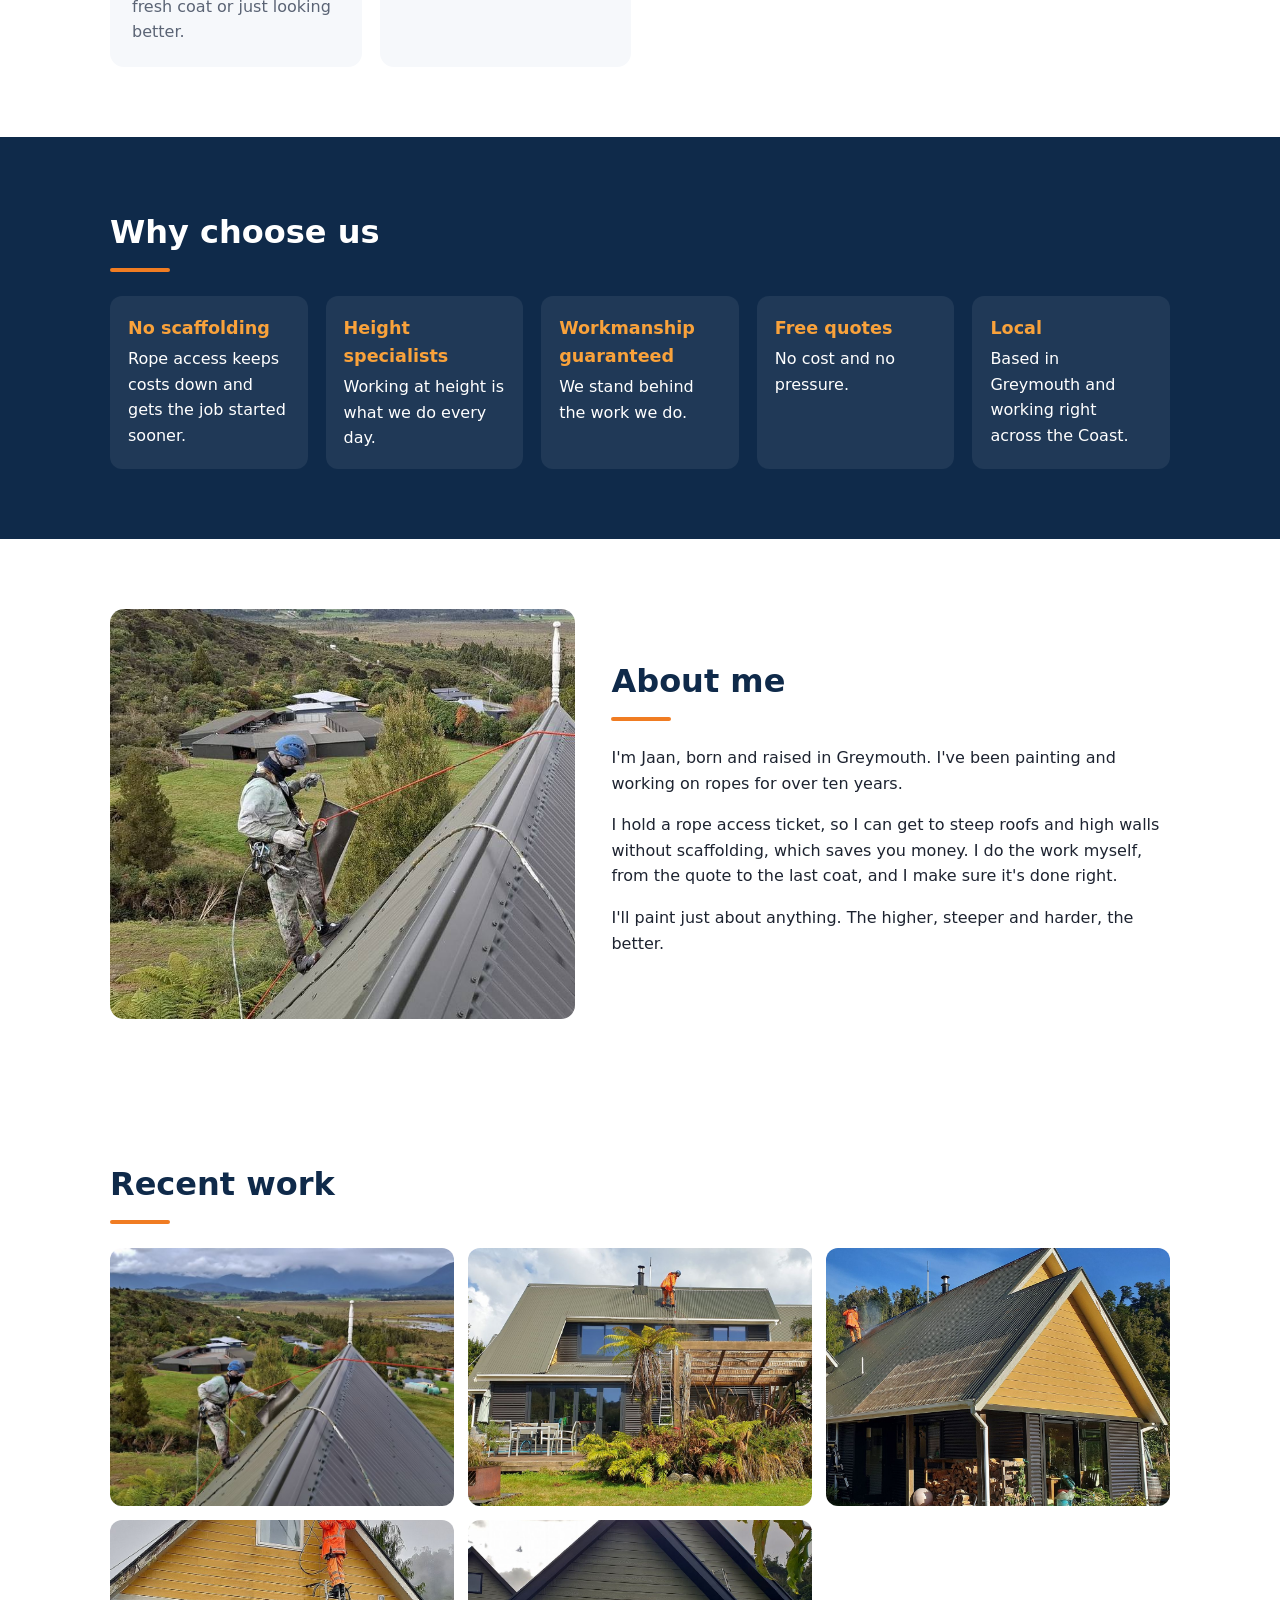
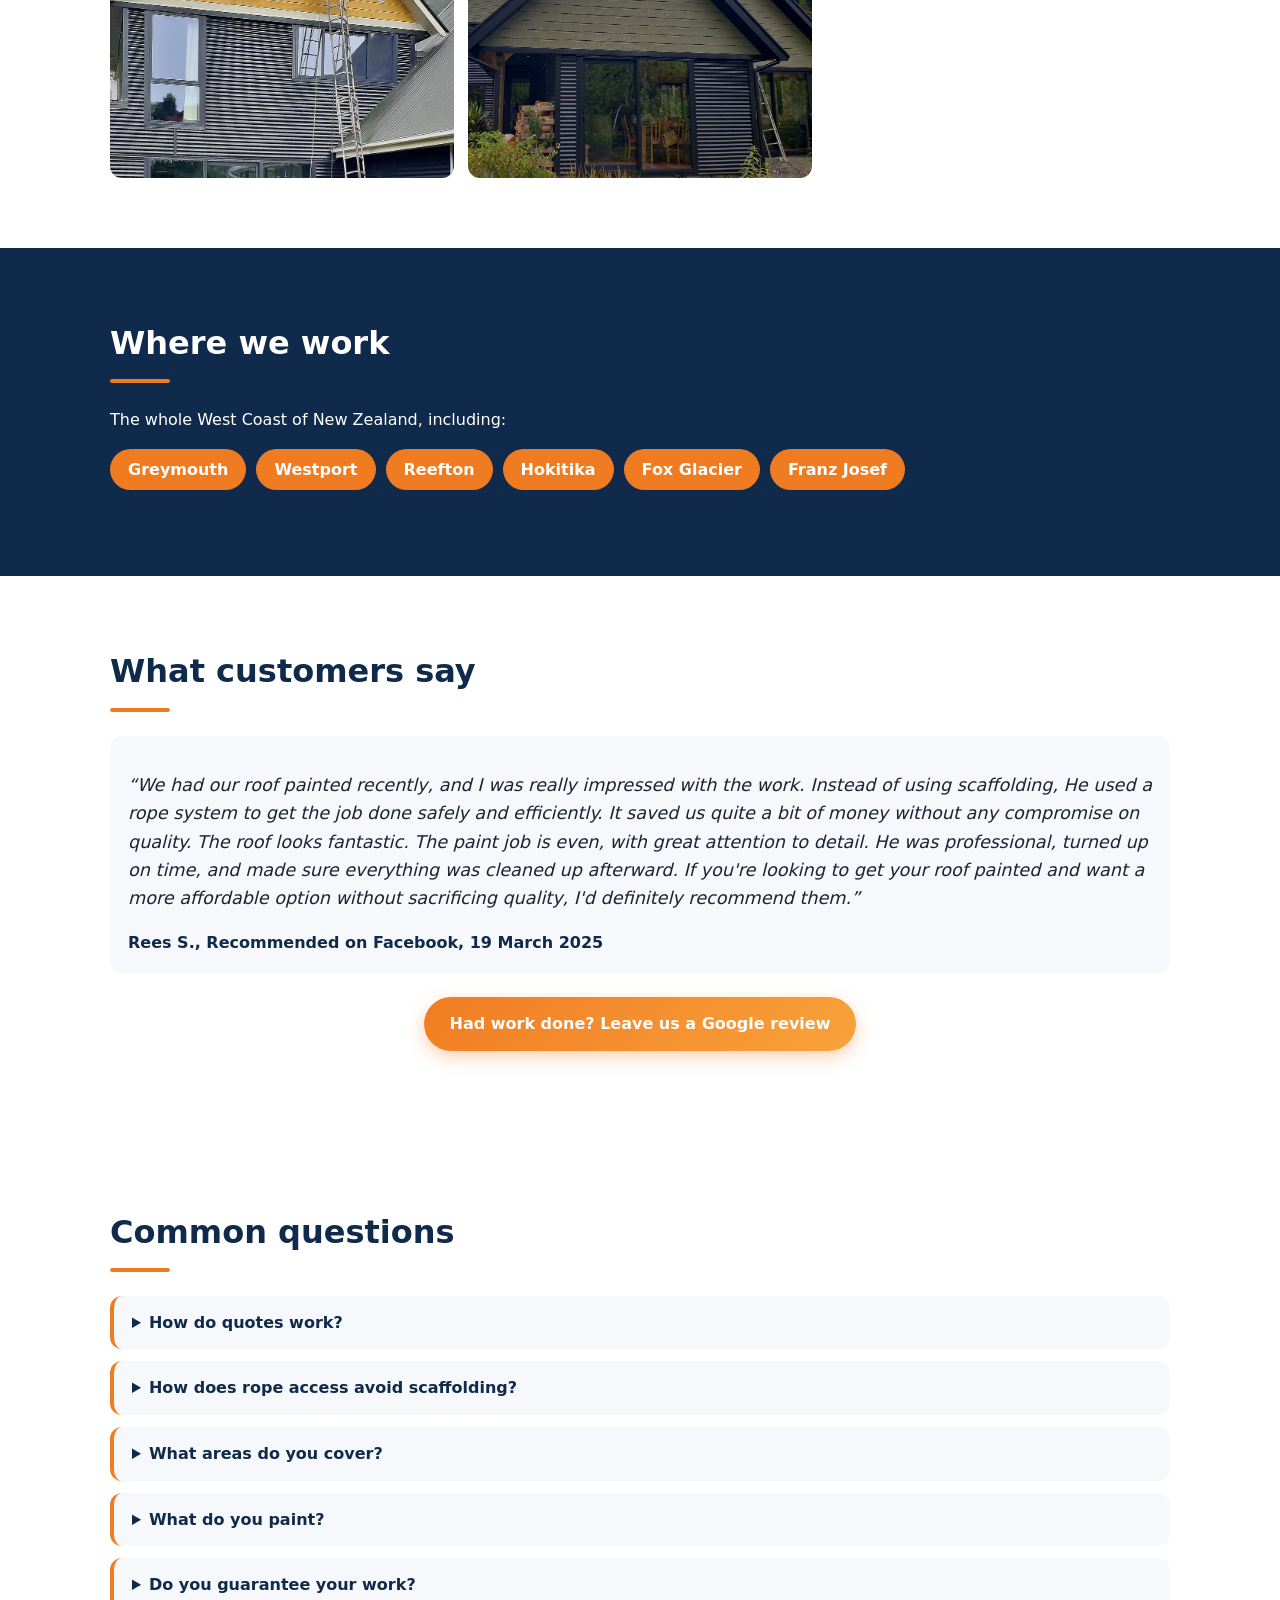
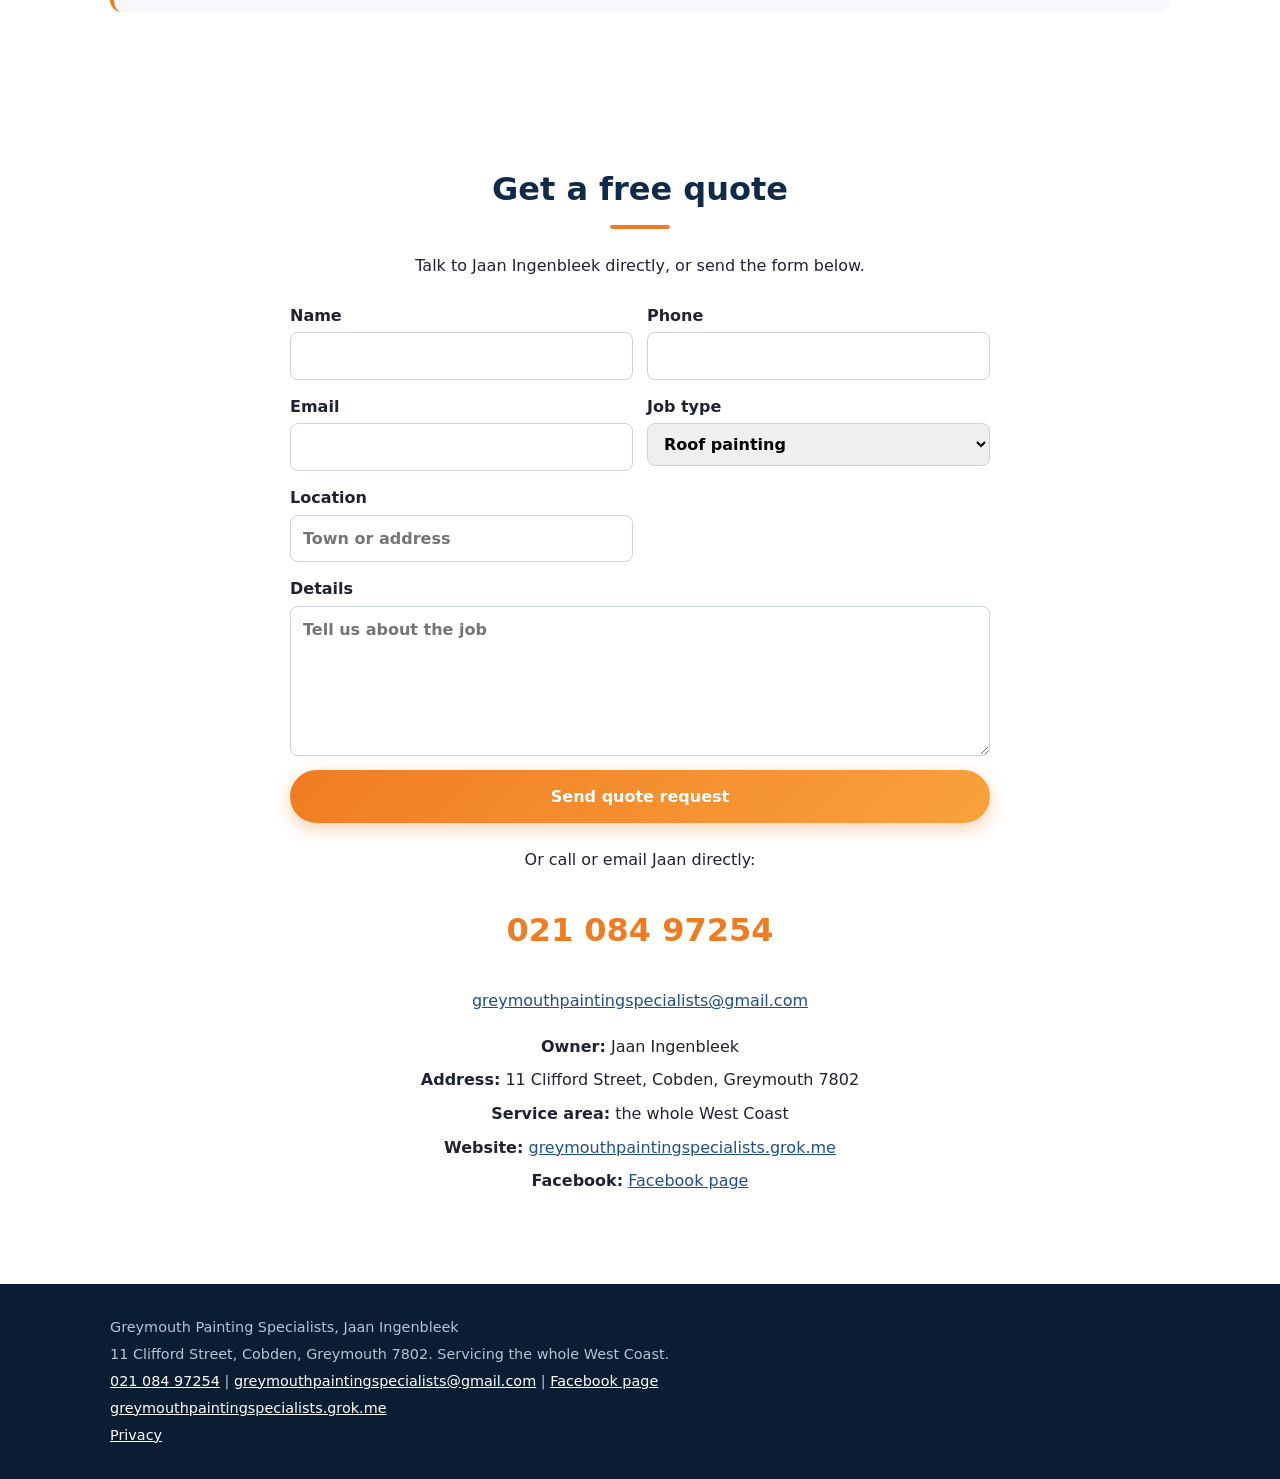
==== commit 6586a307: "Fix footer: point dead .com domain refs to live grok.me site" ====
--- a/index.html
+++ b/index.html
@@ -5,12 +5,12 @@
 <meta name="viewport" content="width=device-width, initial-scale=1">
 <title>Greymouth Painting Specialists | Rope Access Painting, West Coast NZ</title>
 <meta name="description" content="Height specialists in rope access painting on the West Coast. Roofs, houses, sheds and commercial buildings with no costly scaffolding. Free quotes. Call 021 084 97254.">
-<link rel="canonical" href="https://greymouthpaintingspecialists.com/">
+<link rel="canonical" href="https://jaaningenbleek97-del.github.io/greymouth-painting/">
 <meta property="og:type" content="website">
 <meta property="og:title" content="Greymouth Painting Specialists | Rope Access Painting">
 <meta property="og:description" content="Rope access painting across the West Coast. No costly scaffolding. Free quotes.">
-<meta property="og:url" content="https://greymouthpaintingspecialists.com/">
-<meta property="og:image" content="https://greymouthpaintingspecialists.com/images/og-image.jpg">
+<meta property="og:url" content="https://jaaningenbleek97-del.github.io/greymouth-painting/">
+<meta property="og:image" content="https://jaaningenbleek97-del.github.io/greymouth-painting/images/og-image.jpg">
 <meta property="og:locale" content="en_NZ">
 <link rel="icon" type="image/png" sizes="64x64" href="favicon.png">
 <link rel="apple-touch-icon" sizes="180x180" href="apple-touch-icon.png">
@@ -19,7 +19,7 @@
 {"@context": "https://schema.org", "@type": "FAQPage", "mainEntity": [{"@type": "Question", "name": "How do quotes work?", "acceptedAnswer": {"@type": "Answer", "text": "Quotes are free. Tell us what the job is and where it is, using the form below, a phone call or an email, and Jaan will get back to you."}}, {"@type": "Question", "name": "How does rope access avoid scaffolding?", "acceptedAnswer": {"@type": "Answer", "text": "Jaan works at height from ropes, so there's no need to hire and put up scaffolding for roofs and high walls. That saves you the cost of scaffolding."}}, {"@type": "Question", "name": "What areas do you cover?", "acceptedAnswer": {"@type": "Answer", "text": "Greymouth, Westport, Reefton, Hokitika, Fox Glacier, Franz Josef and across the West Coast."}}, {"@type": "Question", "name": "What do you paint?", "acceptedAnswer": {"@type": "Answer", "text": "Roofs, houses, sheds and commercial buildings. We paint anything."}}, {"@type": "Question", "name": "Do you guarantee your work?", "acceptedAnswer": {"@type": "Answer", "text": "Our workmanship is guaranteed. On old, rusty roofs that have had problems before, like peeling, we can't guarantee how the paint will perform."}}]}
 </script>
 <script type="application/ld+json">
-{"@context": "https://schema.org", "@type": "HousePainter", "name": "Greymouth Painting Specialists", "founder": {"@type": "Person", "name": "Jaan Ingenbleek"}, "telephone": "+64 21 084 97254", "email": "greymouthpaintingspecialists@gmail.com", "url": "https://greymouthpaintingspecialists.com/", "image": "https://greymouthpaintingspecialists.com/images/og-image.jpg", "address": {"@type": "PostalAddress", "streetAddress": "11 Clifford Street", "addressLocality": "Cobden, Greymouth", "postalCode": "7802", "addressRegion": "West Coast", "addressCountry": "NZ"}, "areaServed": [{"@type": "AdministrativeArea", "name": "West Coast, New Zealand"}, "Greymouth", "Westport", "Reefton", "Hokitika", "Fox Glacier", "Franz Josef"], "sameAs": ["https://www.facebook.com/profile.php?id=61572702916833", "https://www.google.com/maps/place/Greymouth+Painting+Specialists/data=!4m2!3m1!1s0x0:0xea58eb14fe34c97b"], "review": {"@type": "Review", "author": {"@type": "Person", "name": "Rees S."}, "datePublished": "2025-03-19", "reviewBody": "We had our roof painted recently, and I was really impressed with the work. Instead of using scaffolding, He used a rope system to get the job done safely and efficiently. It saved us quite a bit of money without any compromise on quality. The roof looks fantastic. The paint job is even, with great attention to detail. He was professional, turned up on time, and made sure everything was cleaned up afterward. If you're looking to get your roof painted and want a more affordable option without sacrificing quality, I'd definitely recommend them."}}
+{"@context": "https://schema.org", "@type": "HousePainter", "name": "Greymouth Painting Specialists", "founder": {"@type": "Person", "name": "Jaan Ingenbleek"}, "telephone": "+64 21 084 97254", "email": "greymouthpaintingspecialists@gmail.com", "url": "https://jaaningenbleek97-del.github.io/greymouth-painting/", "image": "https://jaaningenbleek97-del.github.io/greymouth-painting/images/og-image.jpg", "address": {"@type": "PostalAddress", "streetAddress": "11 Clifford Street", "addressLocality": "Cobden, Greymouth", "postalCode": "7802", "addressRegion": "West Coast", "addressCountry": "NZ"}, "areaServed": [{"@type": "AdministrativeArea", "name": "West Coast, New Zealand"}, "Greymouth", "Westport", "Reefton", "Hokitika", "Fox Glacier", "Franz Josef"], "sameAs": ["https://www.facebook.com/profile.php?id=61572702916833", "https://www.google.com/maps/place/Greymouth+Painting+Specialists/data=!4m2!3m1!1s0x0:0xea58eb14fe34c97b"], "review": {"@type": "Review", "author": {"@type": "Person", "name": "Rees S."}, "datePublished": "2025-03-19", "reviewBody": "We had our roof painted recently, and I was really impressed with the work. Instead of using scaffolding, He used a rope system to get the job done safely and efficiently. It saved us quite a bit of money without any compromise on quality. The roof looks fantastic. The paint job is even, with great attention to detail. He was professional, turned up on time, and made sure everything was cleaned up afterward. If you're looking to get your roof painted and want a more affordable option without sacrificing quality, I'd definitely recommend them."}}
 </script>
 </head>
 <body>
@@ -141,7 +141,7 @@
     <li><strong>Owner:</strong> Jaan Ingenbleek</li>
     <li><strong>Address:</strong> 11 Clifford Street, Cobden, Greymouth 7802</li>
     <li><strong>Service area:</strong> the whole West Coast</li>
-    <li><strong>Website:</strong> greymouthpaintingspecialists.com</li>
+    <li><strong>Website:</strong> <a href="https://greymouthpaintingspecialists.grok.me/" target="_blank" rel="noopener">greymouthpaintingspecialists.grok.me</a></li>
     <li><strong>Facebook:</strong> <a href="https://www.facebook.com/profile.php?id=61572702916833" target="_blank" rel="noopener">Facebook page</a></li>
   </ul>
 </section>
@@ -152,7 +152,7 @@
     <p>Greymouth Painting Specialists, Jaan Ingenbleek</p>
     <p>11 Clifford Street, Cobden, Greymouth 7802. Servicing the whole West Coast.</p>
     <p><a href="tel:02108497254">021 084 97254</a> | <a href="mailto:greymouthpaintingspecialists@gmail.com">greymouthpaintingspecialists@gmail.com</a> | <a href="https://www.facebook.com/profile.php?id=61572702916833" target="_blank" rel="noopener">Facebook page</a></p>
-    <p>greymouthpaintingspecialists.com</p>
+    <p><a href="https://greymouthpaintingspecialists.grok.me/" target="_blank" rel="noopener">greymouthpaintingspecialists.grok.me</a></p>
     <p><a href="privacy.html">Privacy</a></p>
   </div>
 </footer>
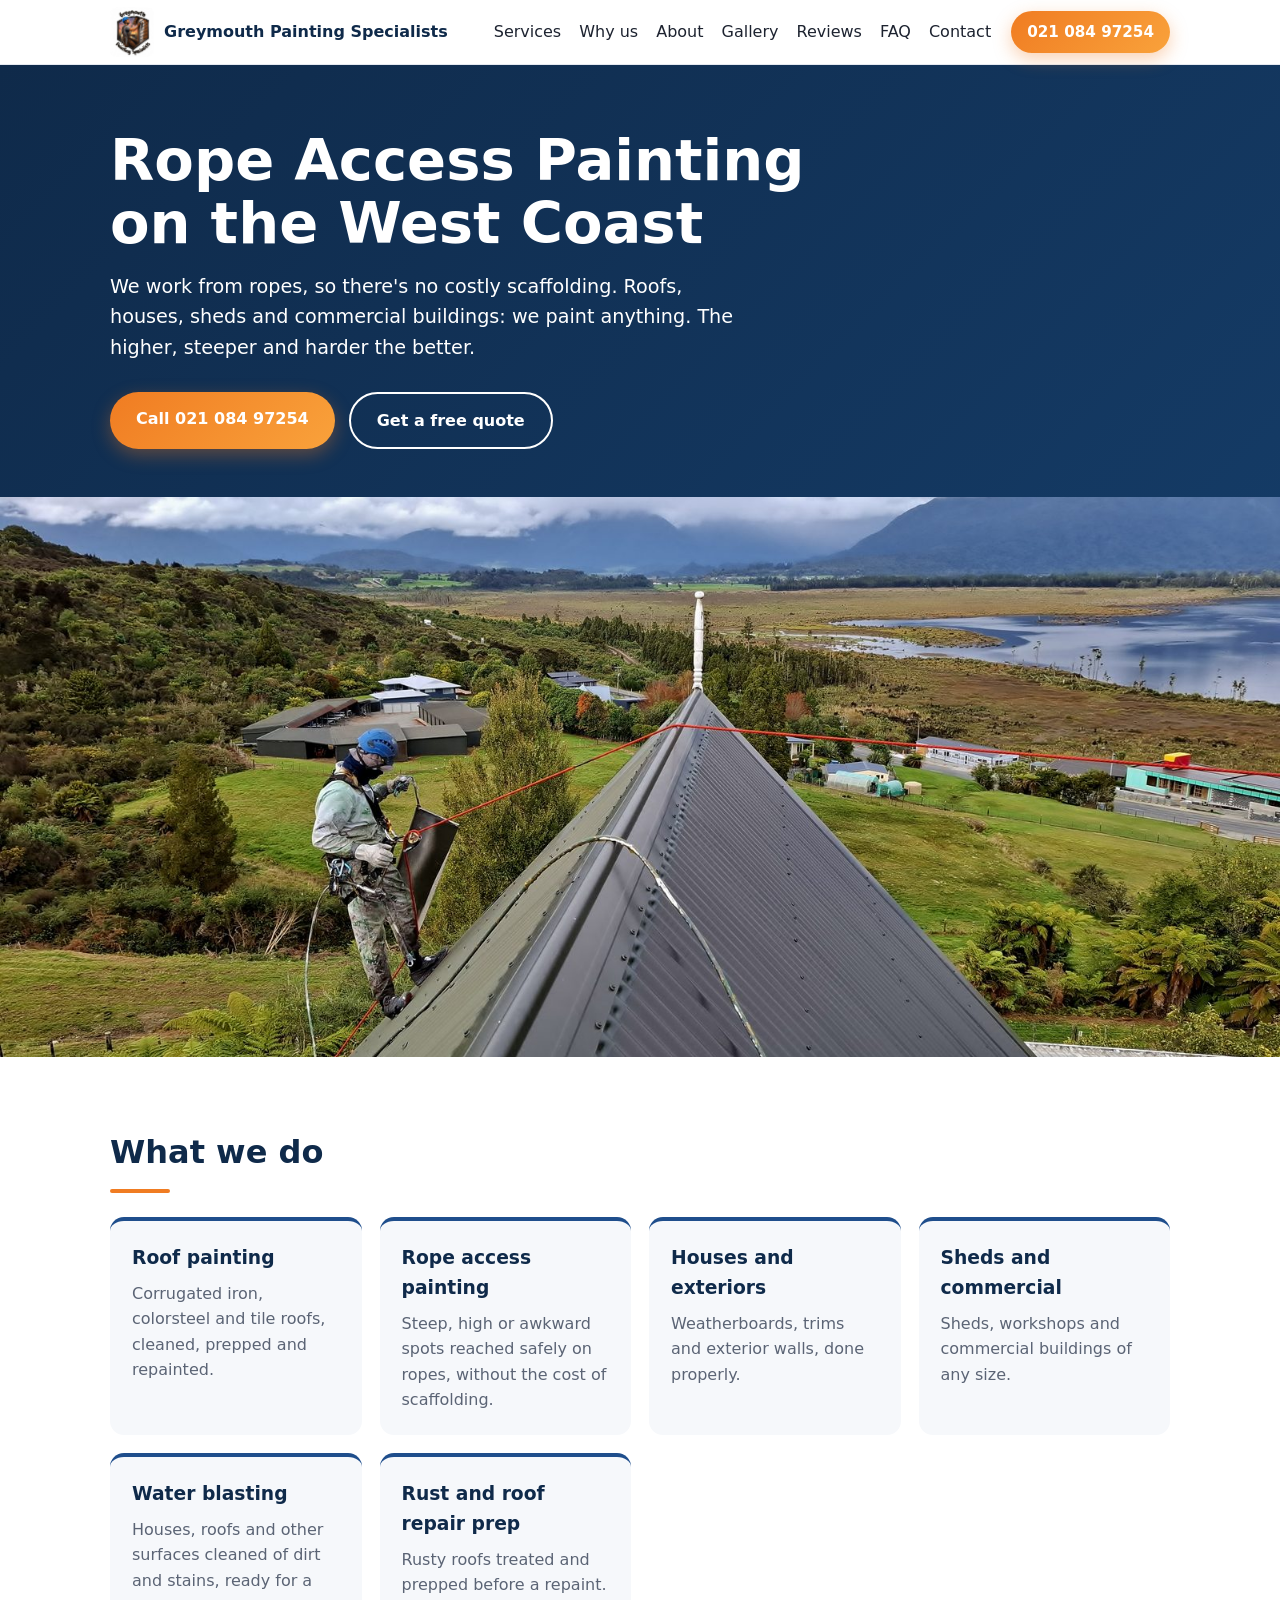
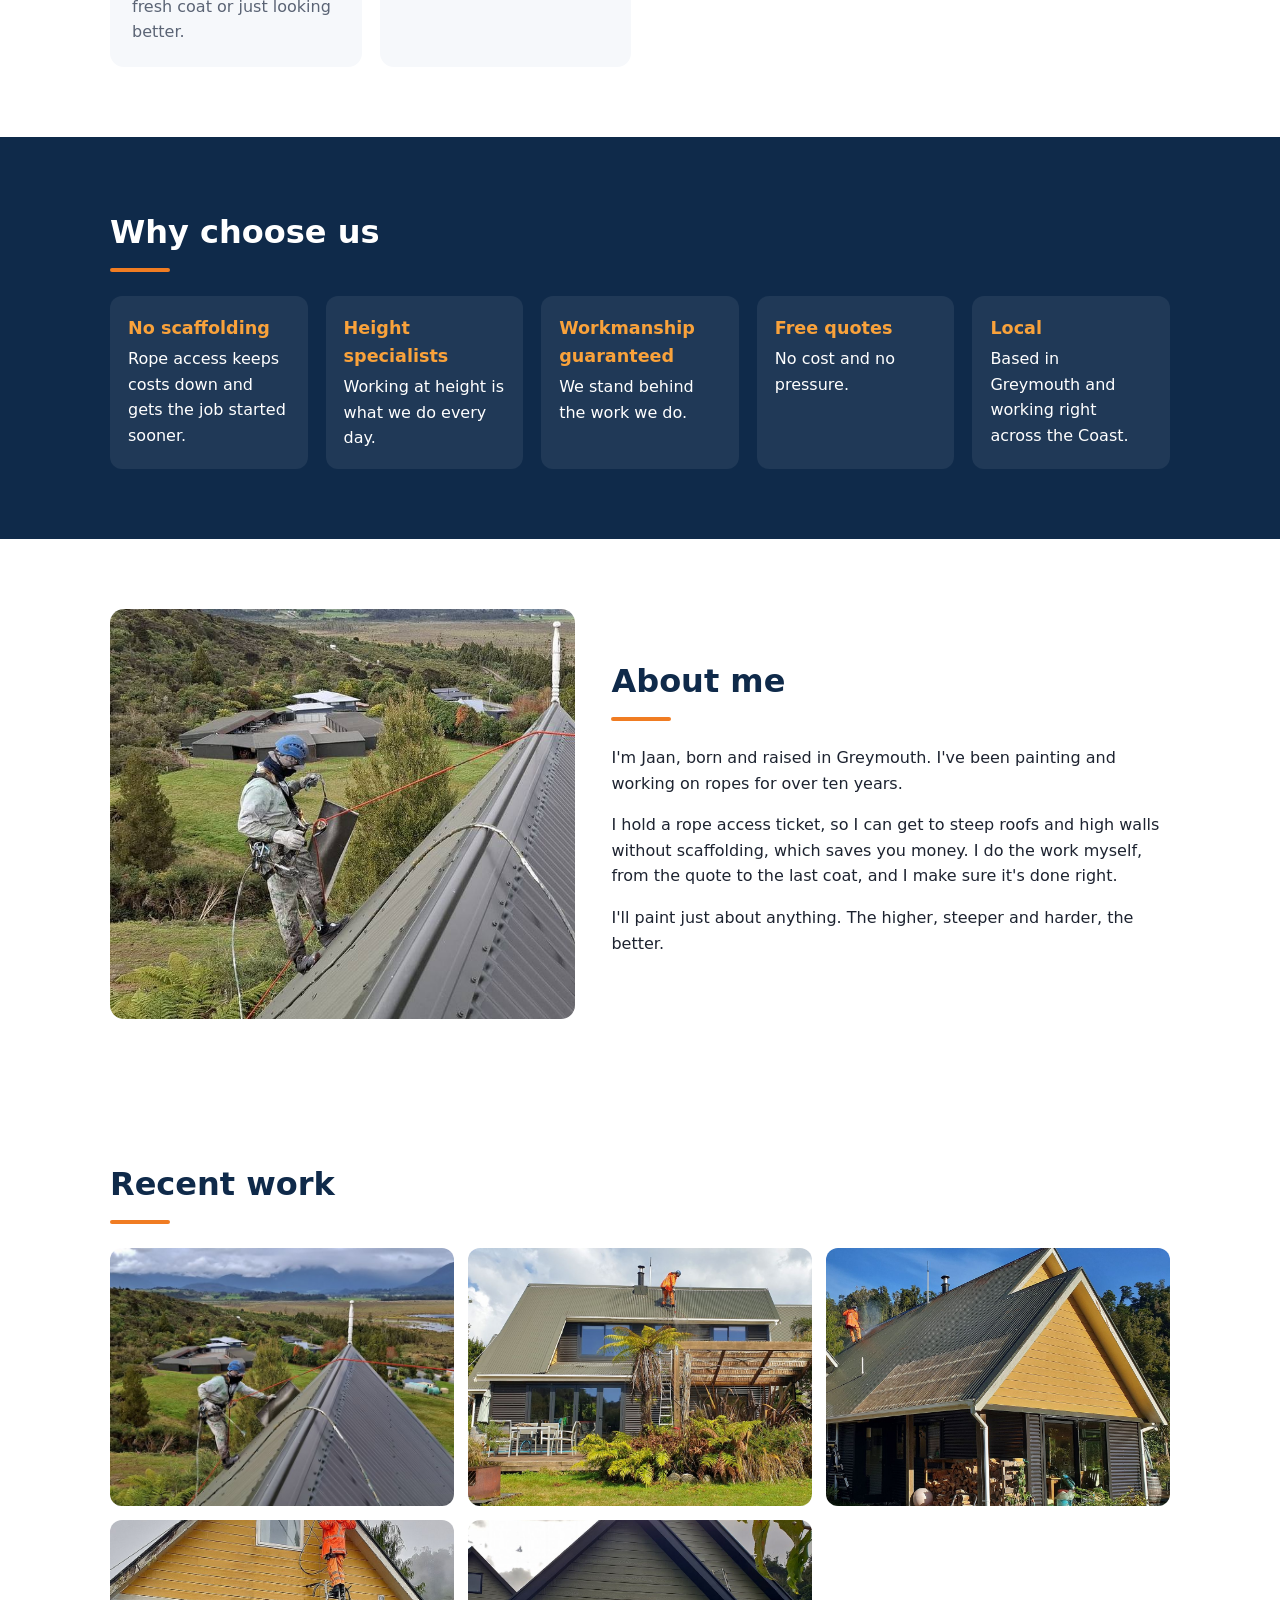
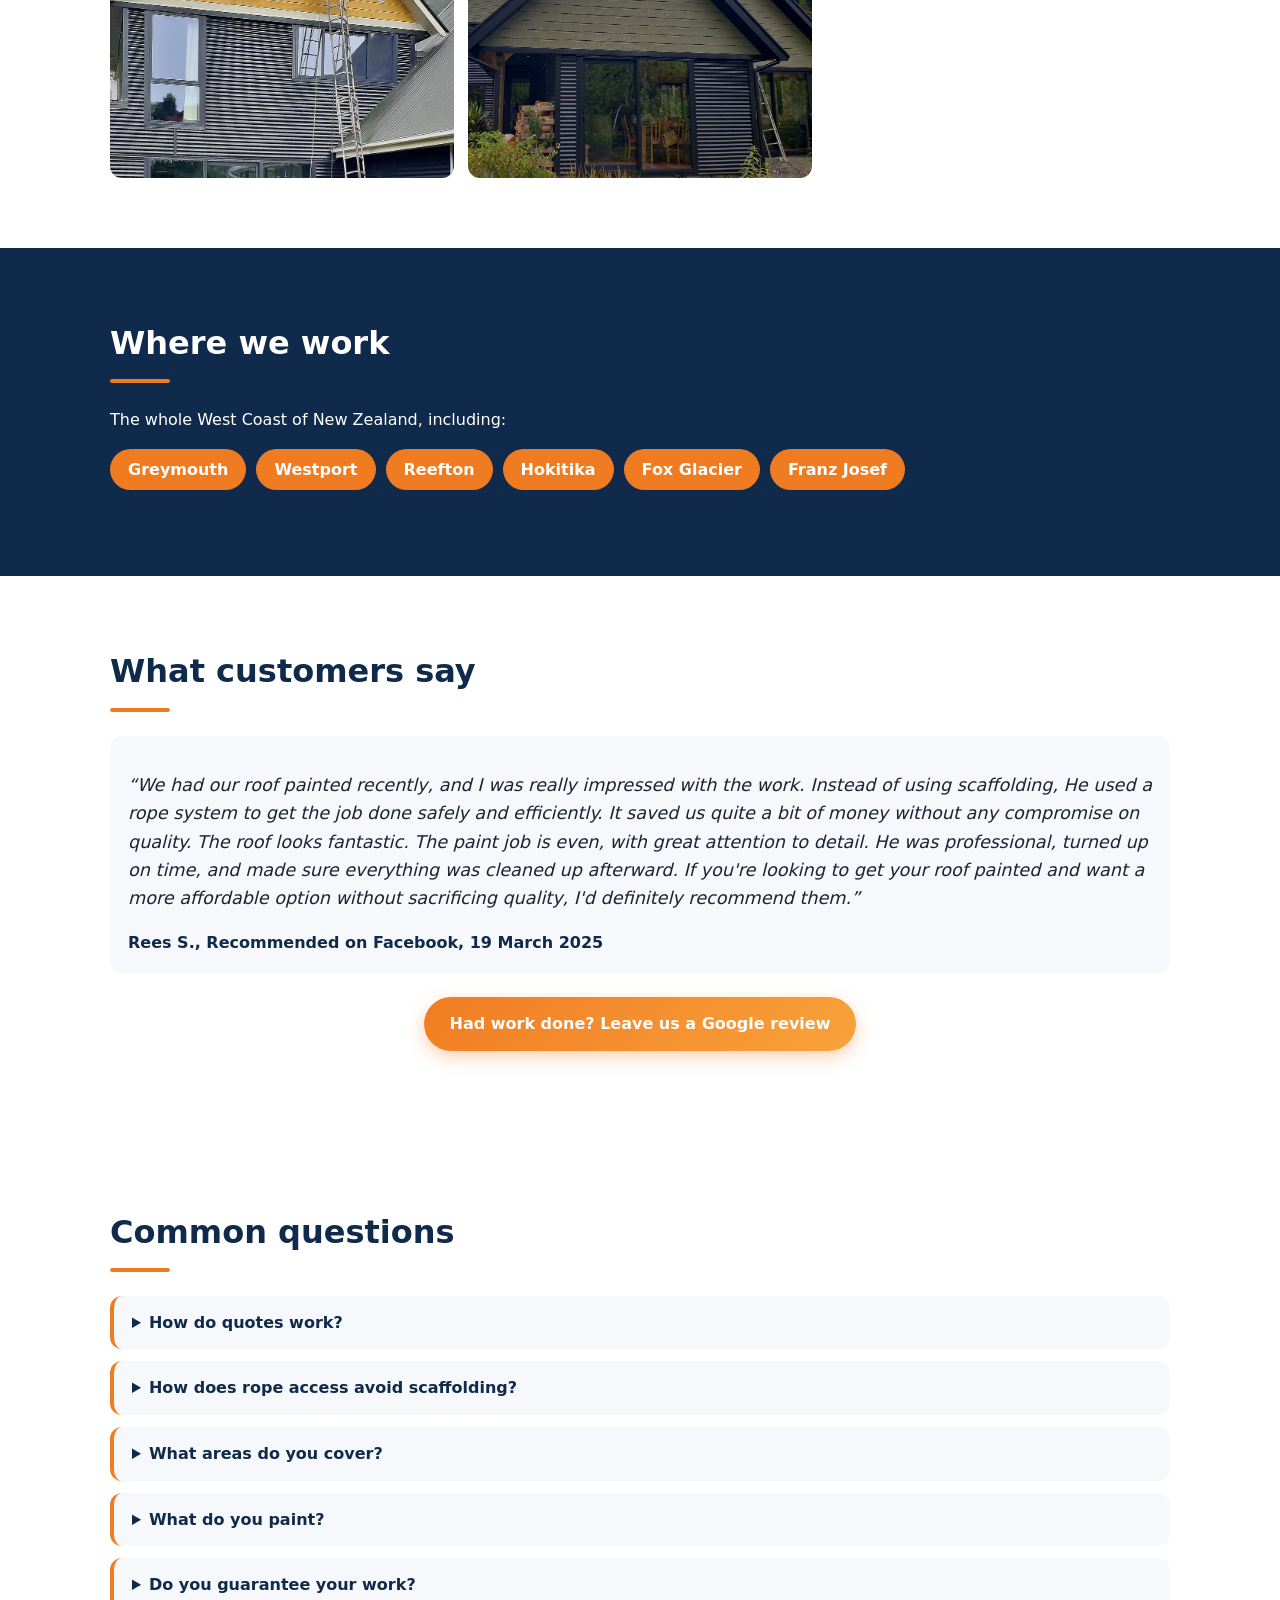
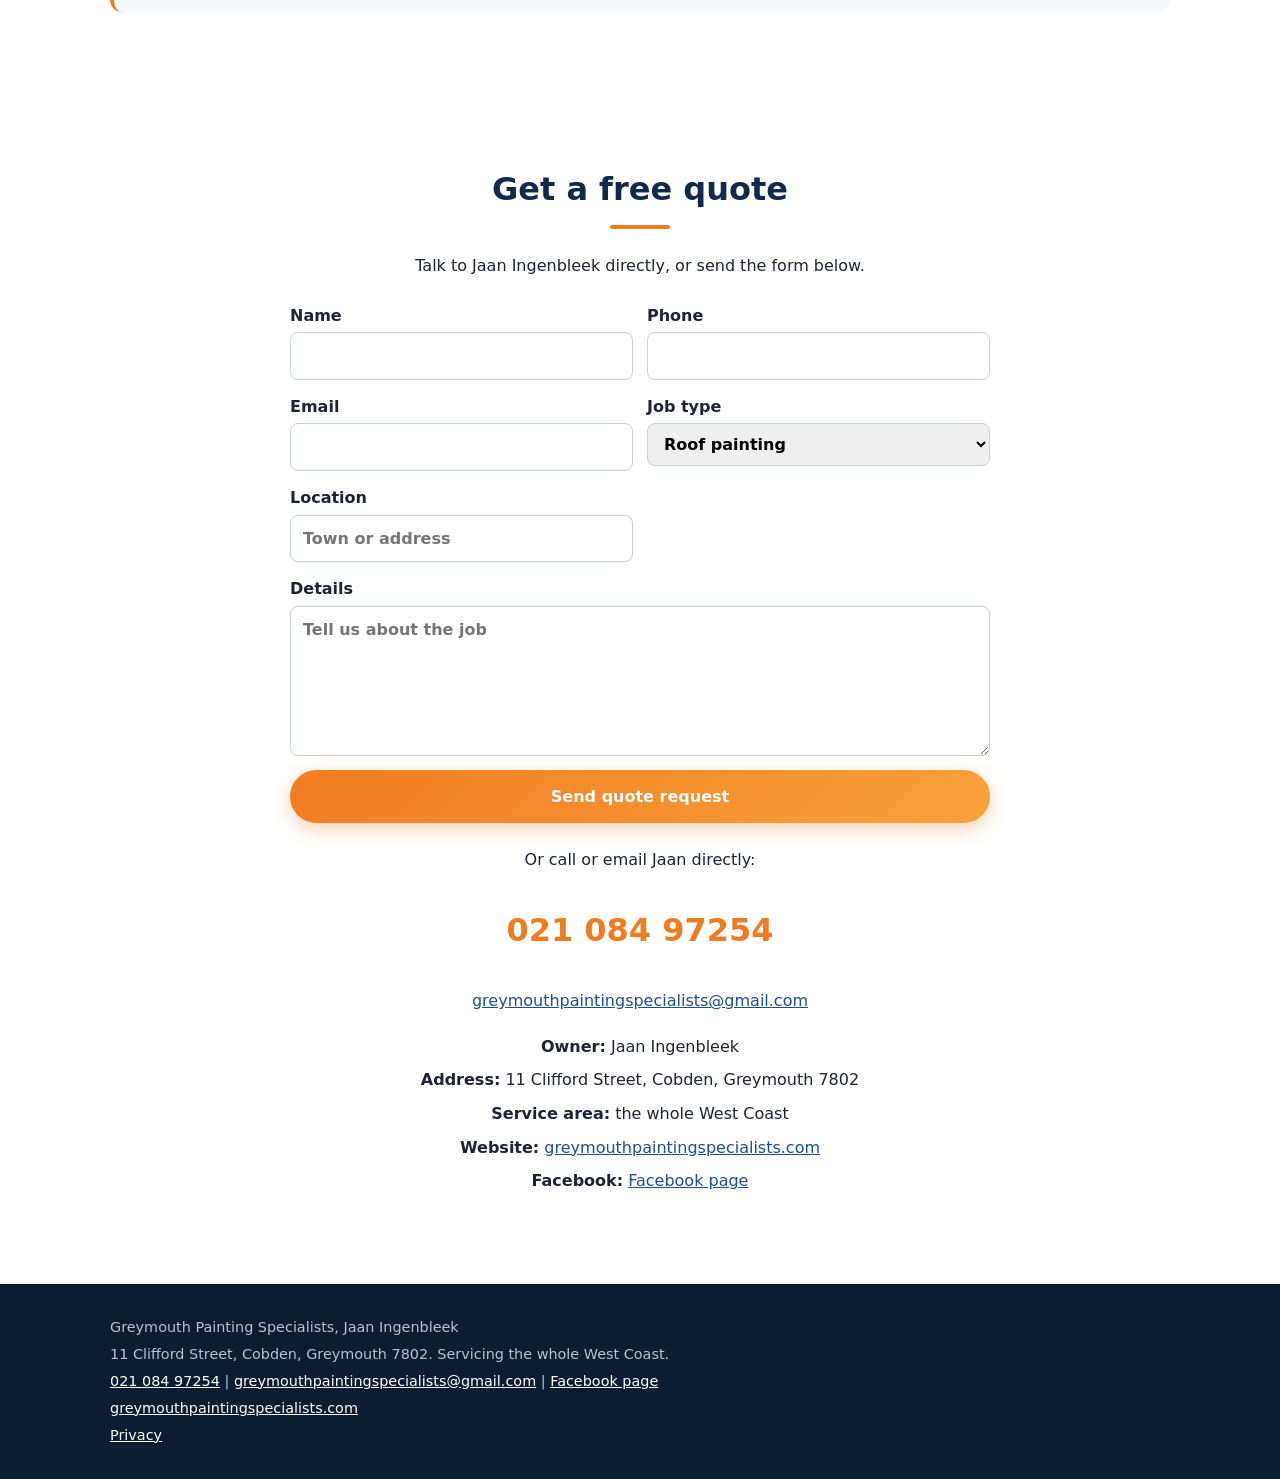
==== commit 8e1cd1ed: "Point custom domain to greymouthpaintingspecialists.com; fix canonical/sitemap/OG refs" ====
--- a/index.html
+++ b/index.html
@@ -5,12 +5,12 @@
 <meta name="viewport" content="width=device-width, initial-scale=1">
 <title>Greymouth Painting Specialists | Rope Access Painting, West Coast NZ</title>
 <meta name="description" content="Height specialists in rope access painting on the West Coast. Roofs, houses, sheds and commercial buildings with no costly scaffolding. Free quotes. Call 021 084 97254.">
-<link rel="canonical" href="https://jaaningenbleek97-del.github.io/greymouth-painting/">
+<link rel="canonical" href="https://greymouthpaintingspecialists.com/">
 <meta property="og:type" content="website">
 <meta property="og:title" content="Greymouth Painting Specialists | Rope Access Painting">
 <meta property="og:description" content="Rope access painting across the West Coast. No costly scaffolding. Free quotes.">
-<meta property="og:url" content="https://jaaningenbleek97-del.github.io/greymouth-painting/">
-<meta property="og:image" content="https://jaaningenbleek97-del.github.io/greymouth-painting/images/og-image.jpg">
+<meta property="og:url" content="https://greymouthpaintingspecialists.com/">
+<meta property="og:image" content="https://greymouthpaintingspecialists.com/images/og-image.jpg">
 <meta property="og:locale" content="en_NZ">
 <link rel="icon" type="image/png" sizes="64x64" href="favicon.png">
 <link rel="apple-touch-icon" sizes="180x180" href="apple-touch-icon.png">
@@ -19,7 +19,7 @@
 {"@context": "https://schema.org", "@type": "FAQPage", "mainEntity": [{"@type": "Question", "name": "How do quotes work?", "acceptedAnswer": {"@type": "Answer", "text": "Quotes are free. Tell us what the job is and where it is, using the form below, a phone call or an email, and Jaan will get back to you."}}, {"@type": "Question", "name": "How does rope access avoid scaffolding?", "acceptedAnswer": {"@type": "Answer", "text": "Jaan works at height from ropes, so there's no need to hire and put up scaffolding for roofs and high walls. That saves you the cost of scaffolding."}}, {"@type": "Question", "name": "What areas do you cover?", "acceptedAnswer": {"@type": "Answer", "text": "Greymouth, Westport, Reefton, Hokitika, Fox Glacier, Franz Josef and across the West Coast."}}, {"@type": "Question", "name": "What do you paint?", "acceptedAnswer": {"@type": "Answer", "text": "Roofs, houses, sheds and commercial buildings. We paint anything."}}, {"@type": "Question", "name": "Do you guarantee your work?", "acceptedAnswer": {"@type": "Answer", "text": "Our workmanship is guaranteed. On old, rusty roofs that have had problems before, like peeling, we can't guarantee how the paint will perform."}}]}
 </script>
 <script type="application/ld+json">
-{"@context": "https://schema.org", "@type": "HousePainter", "name": "Greymouth Painting Specialists", "founder": {"@type": "Person", "name": "Jaan Ingenbleek"}, "telephone": "+64 21 084 97254", "email": "greymouthpaintingspecialists@gmail.com", "url": "https://jaaningenbleek97-del.github.io/greymouth-painting/", "image": "https://jaaningenbleek97-del.github.io/greymouth-painting/images/og-image.jpg", "address": {"@type": "PostalAddress", "streetAddress": "11 Clifford Street", "addressLocality": "Cobden, Greymouth", "postalCode": "7802", "addressRegion": "West Coast", "addressCountry": "NZ"}, "areaServed": [{"@type": "AdministrativeArea", "name": "West Coast, New Zealand"}, "Greymouth", "Westport", "Reefton", "Hokitika", "Fox Glacier", "Franz Josef"], "sameAs": ["https://www.facebook.com/profile.php?id=61572702916833", "https://www.google.com/maps/place/Greymouth+Painting+Specialists/data=!4m2!3m1!1s0x0:0xea58eb14fe34c97b"], "review": {"@type": "Review", "author": {"@type": "Person", "name": "Rees S."}, "datePublished": "2025-03-19", "reviewBody": "We had our roof painted recently, and I was really impressed with the work. Instead of using scaffolding, He used a rope system to get the job done safely and efficiently. It saved us quite a bit of money without any compromise on quality. The roof looks fantastic. The paint job is even, with great attention to detail. He was professional, turned up on time, and made sure everything was cleaned up afterward. If you're looking to get your roof painted and want a more affordable option without sacrificing quality, I'd definitely recommend them."}}
+{"@context": "https://schema.org", "@type": "HousePainter", "name": "Greymouth Painting Specialists", "founder": {"@type": "Person", "name": "Jaan Ingenbleek"}, "telephone": "+64 21 084 97254", "email": "greymouthpaintingspecialists@gmail.com", "url": "https://greymouthpaintingspecialists.com/", "image": "https://greymouthpaintingspecialists.com/images/og-image.jpg", "address": {"@type": "PostalAddress", "streetAddress": "11 Clifford Street", "addressLocality": "Cobden, Greymouth", "postalCode": "7802", "addressRegion": "West Coast", "addressCountry": "NZ"}, "areaServed": [{"@type": "AdministrativeArea", "name": "West Coast, New Zealand"}, "Greymouth", "Westport", "Reefton", "Hokitika", "Fox Glacier", "Franz Josef"], "sameAs": ["https://www.facebook.com/profile.php?id=61572702916833", "https://www.google.com/maps/place/Greymouth+Painting+Specialists/data=!4m2!3m1!1s0x0:0xea58eb14fe34c97b"], "review": {"@type": "Review", "author": {"@type": "Person", "name": "Rees S."}, "datePublished": "2025-03-19", "reviewBody": "We had our roof painted recently, and I was really impressed with the work. Instead of using scaffolding, He used a rope system to get the job done safely and efficiently. It saved us quite a bit of money without any compromise on quality. The roof looks fantastic. The paint job is even, with great attention to detail. He was professional, turned up on time, and made sure everything was cleaned up afterward. If you're looking to get your roof painted and want a more affordable option without sacrificing quality, I'd definitely recommend them."}}
 </script>
 </head>
 <body>
@@ -141,7 +141,7 @@
     <li><strong>Owner:</strong> Jaan Ingenbleek</li>
     <li><strong>Address:</strong> 11 Clifford Street, Cobden, Greymouth 7802</li>
     <li><strong>Service area:</strong> the whole West Coast</li>
-    <li><strong>Website:</strong> <a href="https://greymouthpaintingspecialists.grok.me/" target="_blank" rel="noopener">greymouthpaintingspecialists.grok.me</a></li>
+    <li><strong>Website:</strong> <a href="https://greymouthpaintingspecialists.com/" target="_blank" rel="noopener">greymouthpaintingspecialists.com</a></li>
     <li><strong>Facebook:</strong> <a href="https://www.facebook.com/profile.php?id=61572702916833" target="_blank" rel="noopener">Facebook page</a></li>
   </ul>
 </section>
@@ -152,7 +152,7 @@
     <p>Greymouth Painting Specialists, Jaan Ingenbleek</p>
     <p>11 Clifford Street, Cobden, Greymouth 7802. Servicing the whole West Coast.</p>
     <p><a href="tel:02108497254">021 084 97254</a> | <a href="mailto:greymouthpaintingspecialists@gmail.com">greymouthpaintingspecialists@gmail.com</a> | <a href="https://www.facebook.com/profile.php?id=61572702916833" target="_blank" rel="noopener">Facebook page</a></p>
-    <p><a href="https://greymouthpaintingspecialists.grok.me/" target="_blank" rel="noopener">greymouthpaintingspecialists.grok.me</a></p>
+    <p><a href="https://greymouthpaintingspecialists.com/" target="_blank" rel="noopener">greymouthpaintingspecialists.com</a></p>
     <p><a href="privacy.html">Privacy</a></p>
   </div>
 </footer>
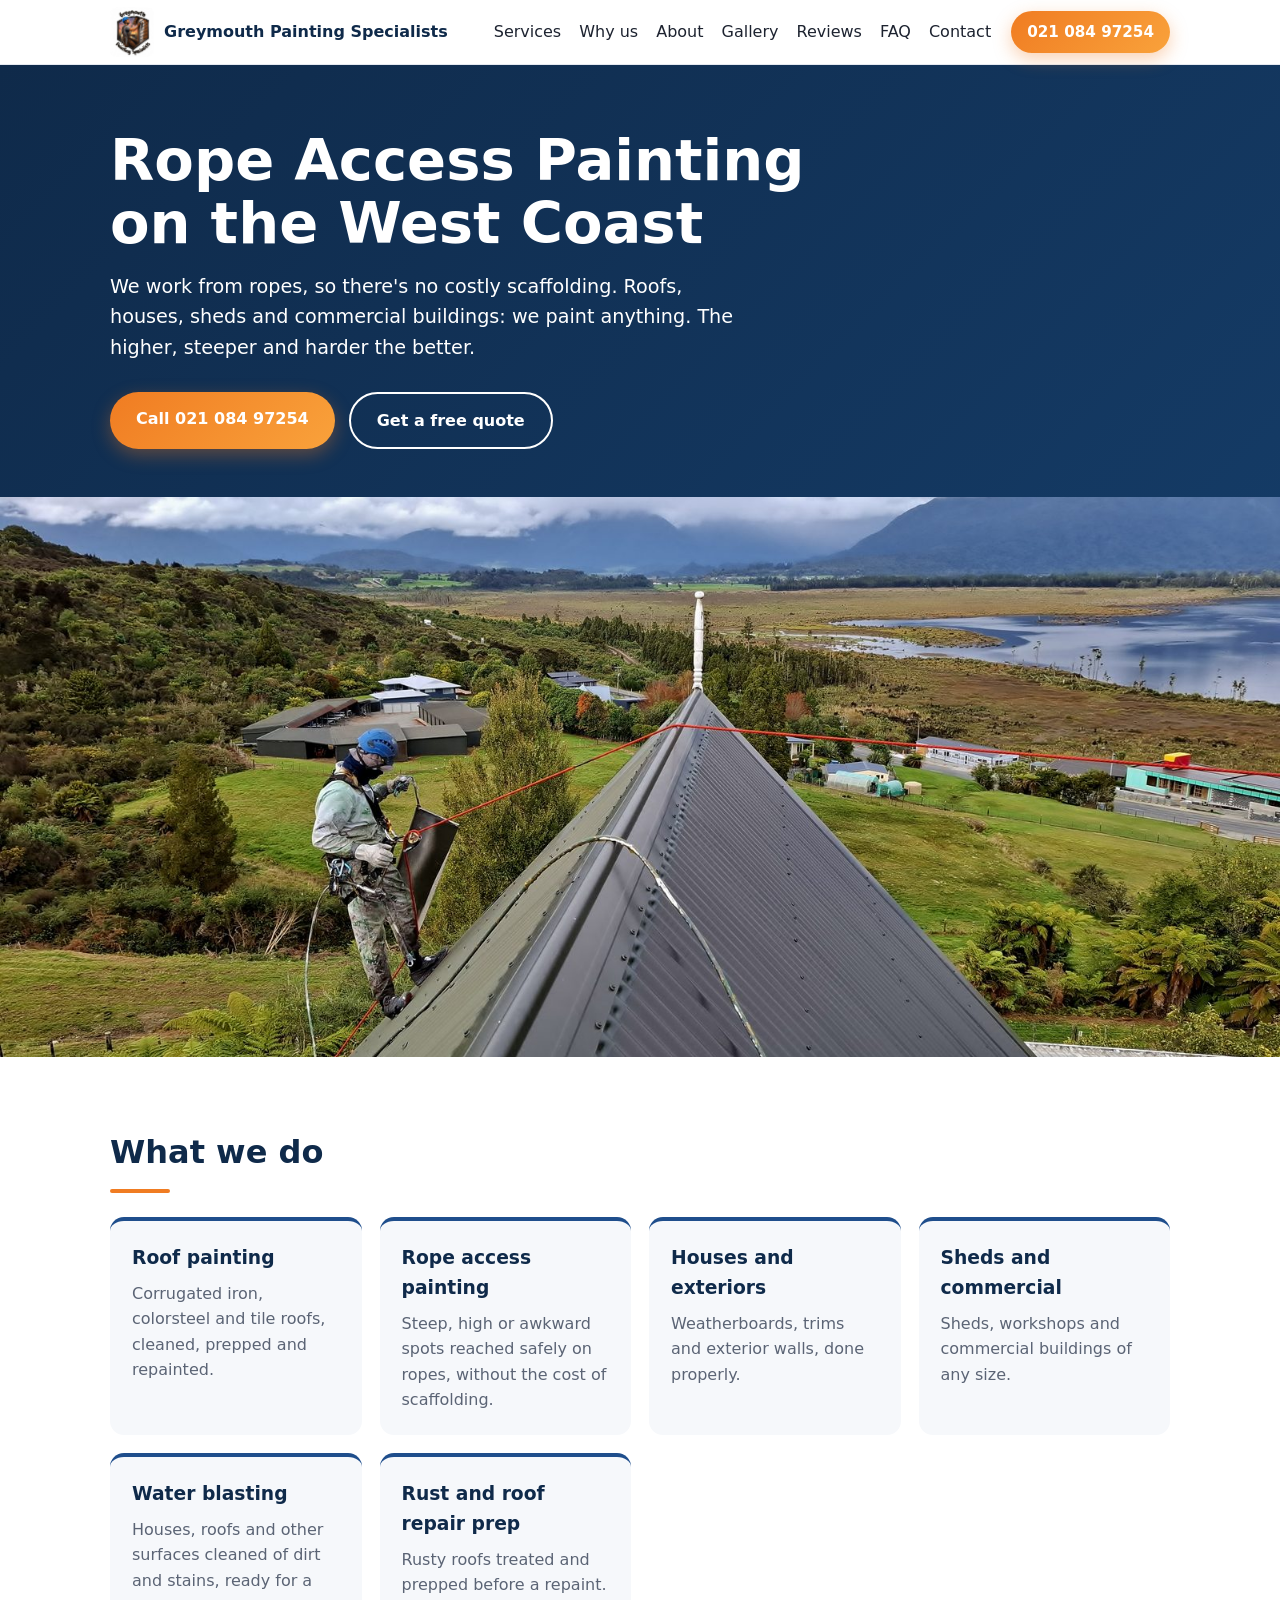
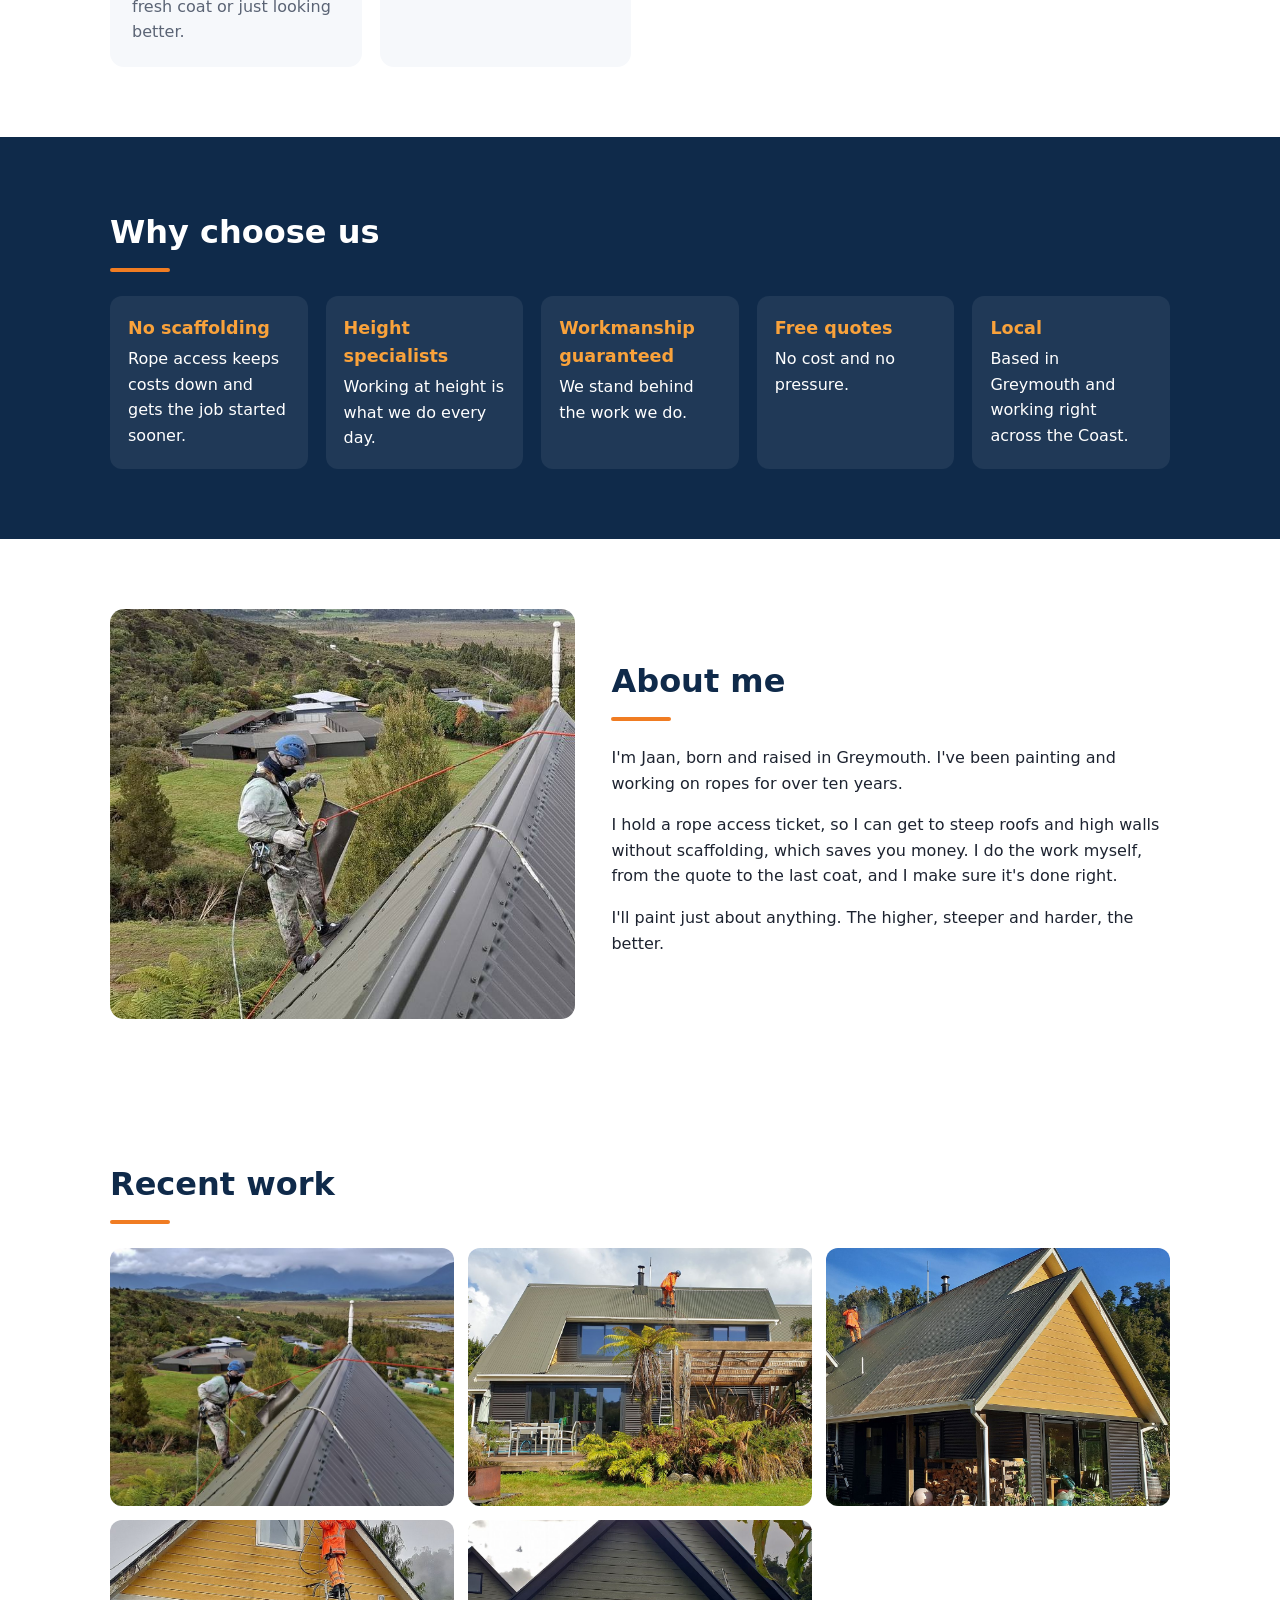
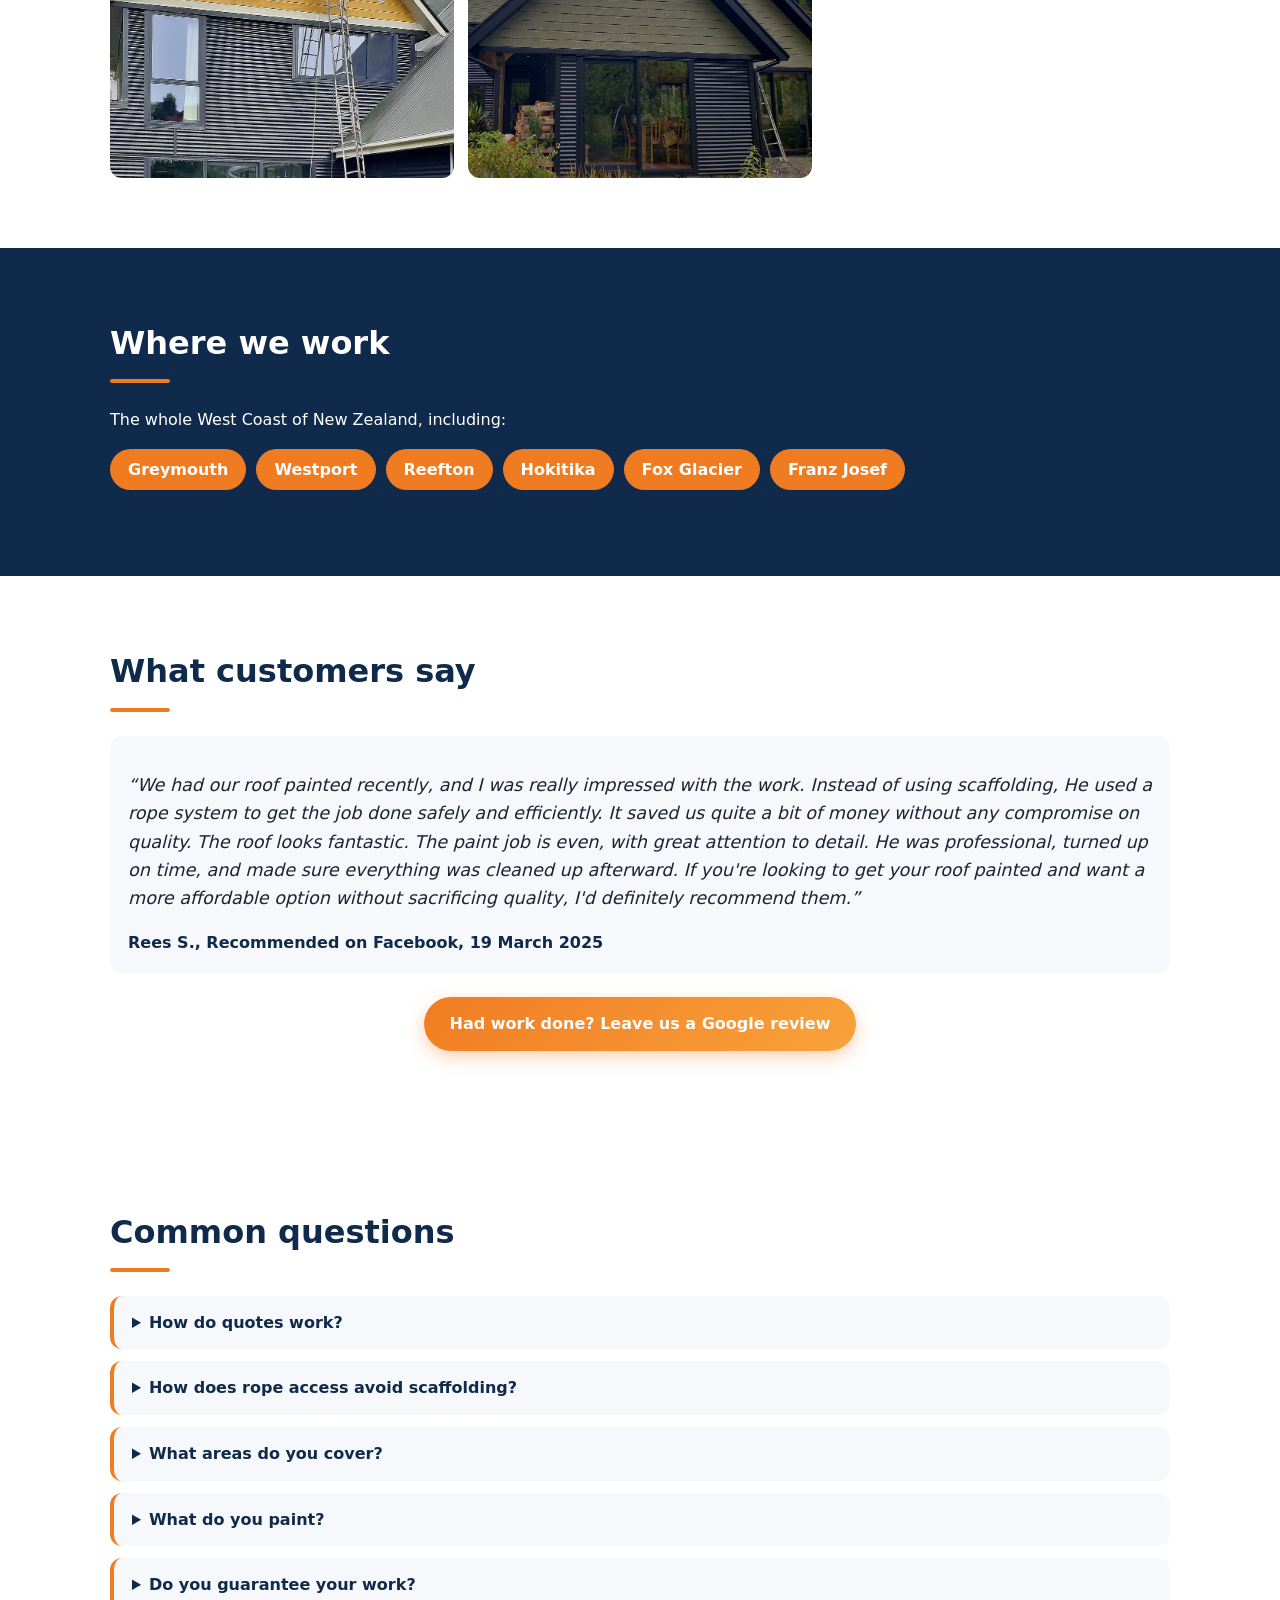
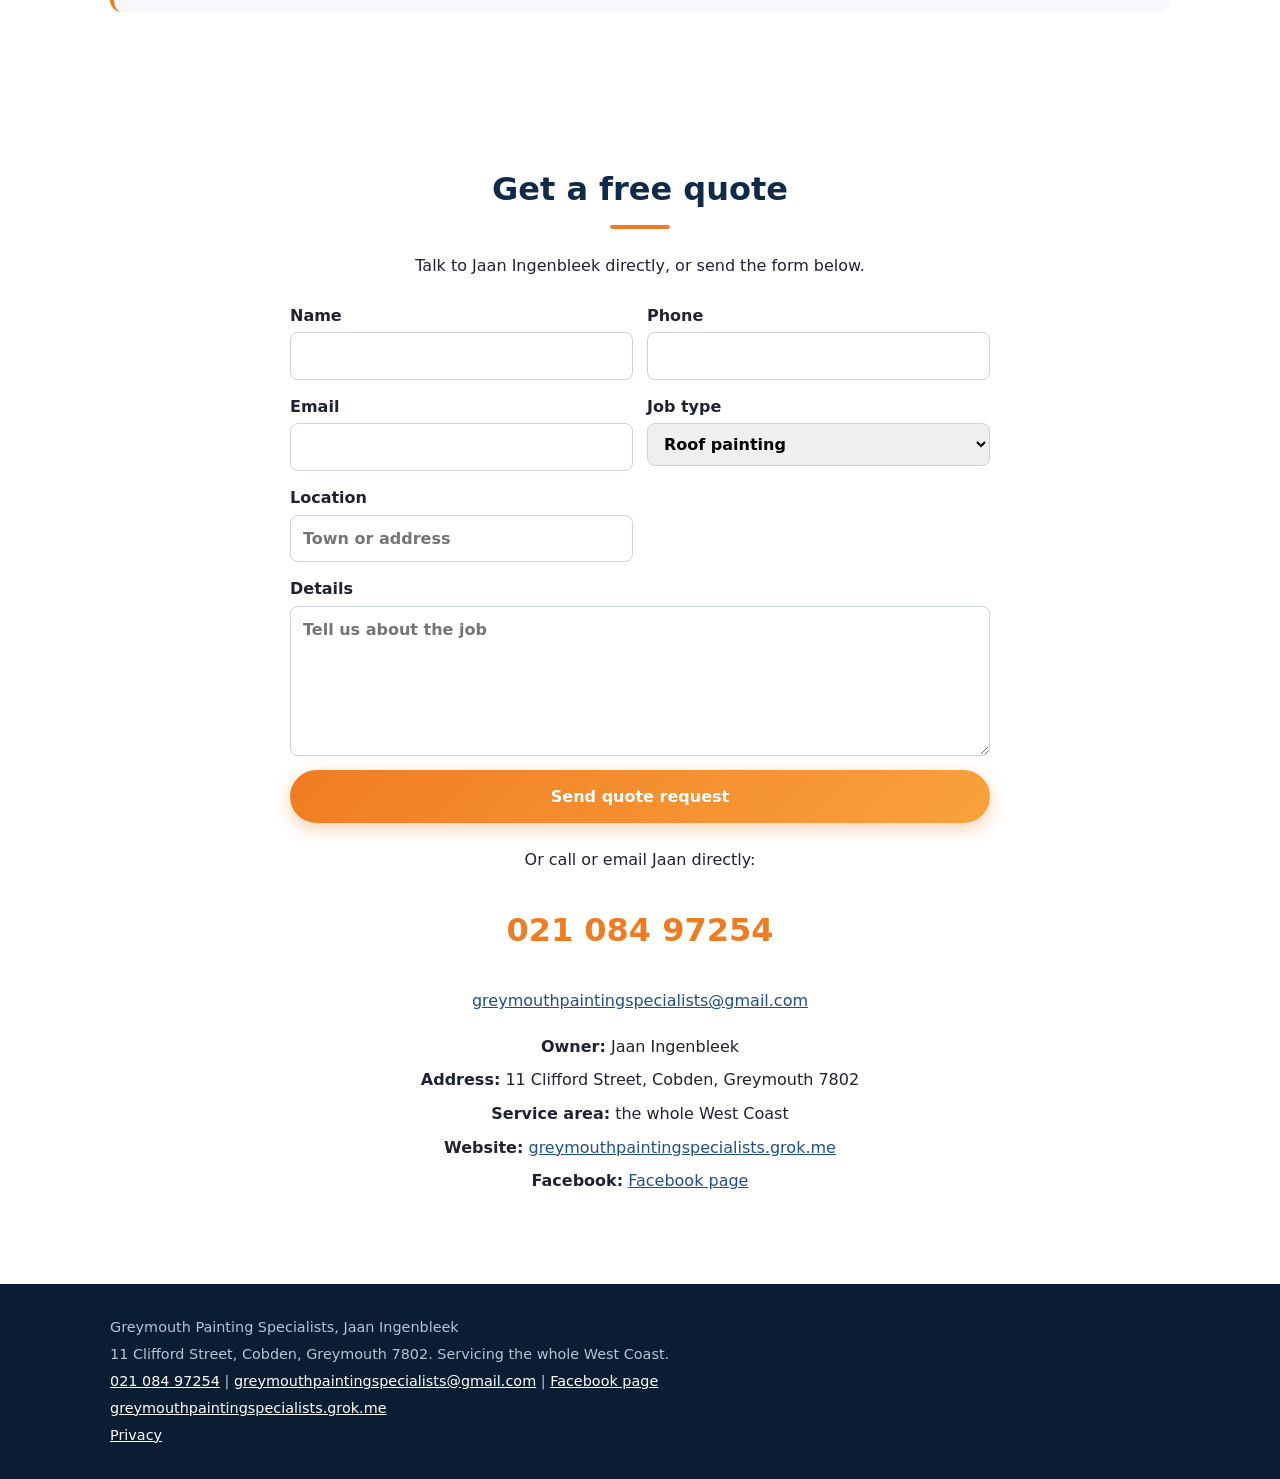
==== commit e19062af: "Revert custom domain: point back to live grok.me site" ====
--- a/index.html
+++ b/index.html
@@ -5,12 +5,12 @@
 <meta name="viewport" content="width=device-width, initial-scale=1">
 <title>Greymouth Painting Specialists | Rope Access Painting, West Coast NZ</title>
 <meta name="description" content="Height specialists in rope access painting on the West Coast. Roofs, houses, sheds and commercial buildings with no costly scaffolding. Free quotes. Call 021 084 97254.">
-<link rel="canonical" href="https://greymouthpaintingspecialists.com/">
+<link rel="canonical" href="https://greymouthpaintingspecialists.grok.me/">
 <meta property="og:type" content="website">
 <meta property="og:title" content="Greymouth Painting Specialists | Rope Access Painting">
 <meta property="og:description" content="Rope access painting across the West Coast. No costly scaffolding. Free quotes.">
-<meta property="og:url" content="https://greymouthpaintingspecialists.com/">
-<meta property="og:image" content="https://greymouthpaintingspecialists.com/images/og-image.jpg">
+<meta property="og:url" content="https://greymouthpaintingspecialists.grok.me/">
+<meta property="og:image" content="https://greymouthpaintingspecialists.grok.me/images/og-image.jpg">
 <meta property="og:locale" content="en_NZ">
 <link rel="icon" type="image/png" sizes="64x64" href="favicon.png">
 <link rel="apple-touch-icon" sizes="180x180" href="apple-touch-icon.png">
@@ -19,7 +19,7 @@
 {"@context": "https://schema.org", "@type": "FAQPage", "mainEntity": [{"@type": "Question", "name": "How do quotes work?", "acceptedAnswer": {"@type": "Answer", "text": "Quotes are free. Tell us what the job is and where it is, using the form below, a phone call or an email, and Jaan will get back to you."}}, {"@type": "Question", "name": "How does rope access avoid scaffolding?", "acceptedAnswer": {"@type": "Answer", "text": "Jaan works at height from ropes, so there's no need to hire and put up scaffolding for roofs and high walls. That saves you the cost of scaffolding."}}, {"@type": "Question", "name": "What areas do you cover?", "acceptedAnswer": {"@type": "Answer", "text": "Greymouth, Westport, Reefton, Hokitika, Fox Glacier, Franz Josef and across the West Coast."}}, {"@type": "Question", "name": "What do you paint?", "acceptedAnswer": {"@type": "Answer", "text": "Roofs, houses, sheds and commercial buildings. We paint anything."}}, {"@type": "Question", "name": "Do you guarantee your work?", "acceptedAnswer": {"@type": "Answer", "text": "Our workmanship is guaranteed. On old, rusty roofs that have had problems before, like peeling, we can't guarantee how the paint will perform."}}]}
 </script>
 <script type="application/ld+json">
-{"@context": "https://schema.org", "@type": "HousePainter", "name": "Greymouth Painting Specialists", "founder": {"@type": "Person", "name": "Jaan Ingenbleek"}, "telephone": "+64 21 084 97254", "email": "greymouthpaintingspecialists@gmail.com", "url": "https://greymouthpaintingspecialists.com/", "image": "https://greymouthpaintingspecialists.com/images/og-image.jpg", "address": {"@type": "PostalAddress", "streetAddress": "11 Clifford Street", "addressLocality": "Cobden, Greymouth", "postalCode": "7802", "addressRegion": "West Coast", "addressCountry": "NZ"}, "areaServed": [{"@type": "AdministrativeArea", "name": "West Coast, New Zealand"}, "Greymouth", "Westport", "Reefton", "Hokitika", "Fox Glacier", "Franz Josef"], "sameAs": ["https://www.facebook.com/profile.php?id=61572702916833", "https://www.google.com/maps/place/Greymouth+Painting+Specialists/data=!4m2!3m1!1s0x0:0xea58eb14fe34c97b"], "review": {"@type": "Review", "author": {"@type": "Person", "name": "Rees S."}, "datePublished": "2025-03-19", "reviewBody": "We had our roof painted recently, and I was really impressed with the work. Instead of using scaffolding, He used a rope system to get the job done safely and efficiently. It saved us quite a bit of money without any compromise on quality. The roof looks fantastic. The paint job is even, with great attention to detail. He was professional, turned up on time, and made sure everything was cleaned up afterward. If you're looking to get your roof painted and want a more affordable option without sacrificing quality, I'd definitely recommend them."}}
+{"@context": "https://schema.org", "@type": "HousePainter", "name": "Greymouth Painting Specialists", "founder": {"@type": "Person", "name": "Jaan Ingenbleek"}, "telephone": "+64 21 084 97254", "email": "greymouthpaintingspecialists@gmail.com", "url": "https://greymouthpaintingspecialists.grok.me/", "image": "https://greymouthpaintingspecialists.grok.me/images/og-image.jpg", "address": {"@type": "PostalAddress", "streetAddress": "11 Clifford Street", "addressLocality": "Cobden, Greymouth", "postalCode": "7802", "addressRegion": "West Coast", "addressCountry": "NZ"}, "areaServed": [{"@type": "AdministrativeArea", "name": "West Coast, New Zealand"}, "Greymouth", "Westport", "Reefton", "Hokitika", "Fox Glacier", "Franz Josef"], "sameAs": ["https://www.facebook.com/profile.php?id=61572702916833", "https://www.google.com/maps/place/Greymouth+Painting+Specialists/data=!4m2!3m1!1s0x0:0xea58eb14fe34c97b"], "review": {"@type": "Review", "author": {"@type": "Person", "name": "Rees S."}, "datePublished": "2025-03-19", "reviewBody": "We had our roof painted recently, and I was really impressed with the work. Instead of using scaffolding, He used a rope system to get the job done safely and efficiently. It saved us quite a bit of money without any compromise on quality. The roof looks fantastic. The paint job is even, with great attention to detail. He was professional, turned up on time, and made sure everything was cleaned up afterward. If you're looking to get your roof painted and want a more affordable option without sacrificing quality, I'd definitely recommend them."}}
 </script>
 </head>
 <body>
@@ -141,7 +141,7 @@
     <li><strong>Owner:</strong> Jaan Ingenbleek</li>
     <li><strong>Address:</strong> 11 Clifford Street, Cobden, Greymouth 7802</li>
     <li><strong>Service area:</strong> the whole West Coast</li>
-    <li><strong>Website:</strong> <a href="https://greymouthpaintingspecialists.com/" target="_blank" rel="noopener">greymouthpaintingspecialists.com</a></li>
+    <li><strong>Website:</strong> <a href="https://greymouthpaintingspecialists.grok.me/" target="_blank" rel="noopener">greymouthpaintingspecialists.grok.me</a></li>
     <li><strong>Facebook:</strong> <a href="https://www.facebook.com/profile.php?id=61572702916833" target="_blank" rel="noopener">Facebook page</a></li>
   </ul>
 </section>
@@ -152,7 +152,7 @@
     <p>Greymouth Painting Specialists, Jaan Ingenbleek</p>
     <p>11 Clifford Street, Cobden, Greymouth 7802. Servicing the whole West Coast.</p>
     <p><a href="tel:02108497254">021 084 97254</a> | <a href="mailto:greymouthpaintingspecialists@gmail.com">greymouthpaintingspecialists@gmail.com</a> | <a href="https://www.facebook.com/profile.php?id=61572702916833" target="_blank" rel="noopener">Facebook page</a></p>
-    <p><a href="https://greymouthpaintingspecialists.com/" target="_blank" rel="noopener">greymouthpaintingspecialists.com</a></p>
+    <p><a href="https://greymouthpaintingspecialists.grok.me/" target="_blank" rel="noopener">greymouthpaintingspecialists.grok.me</a></p>
     <p><a href="privacy.html">Privacy</a></p>
   </div>
 </footer>
